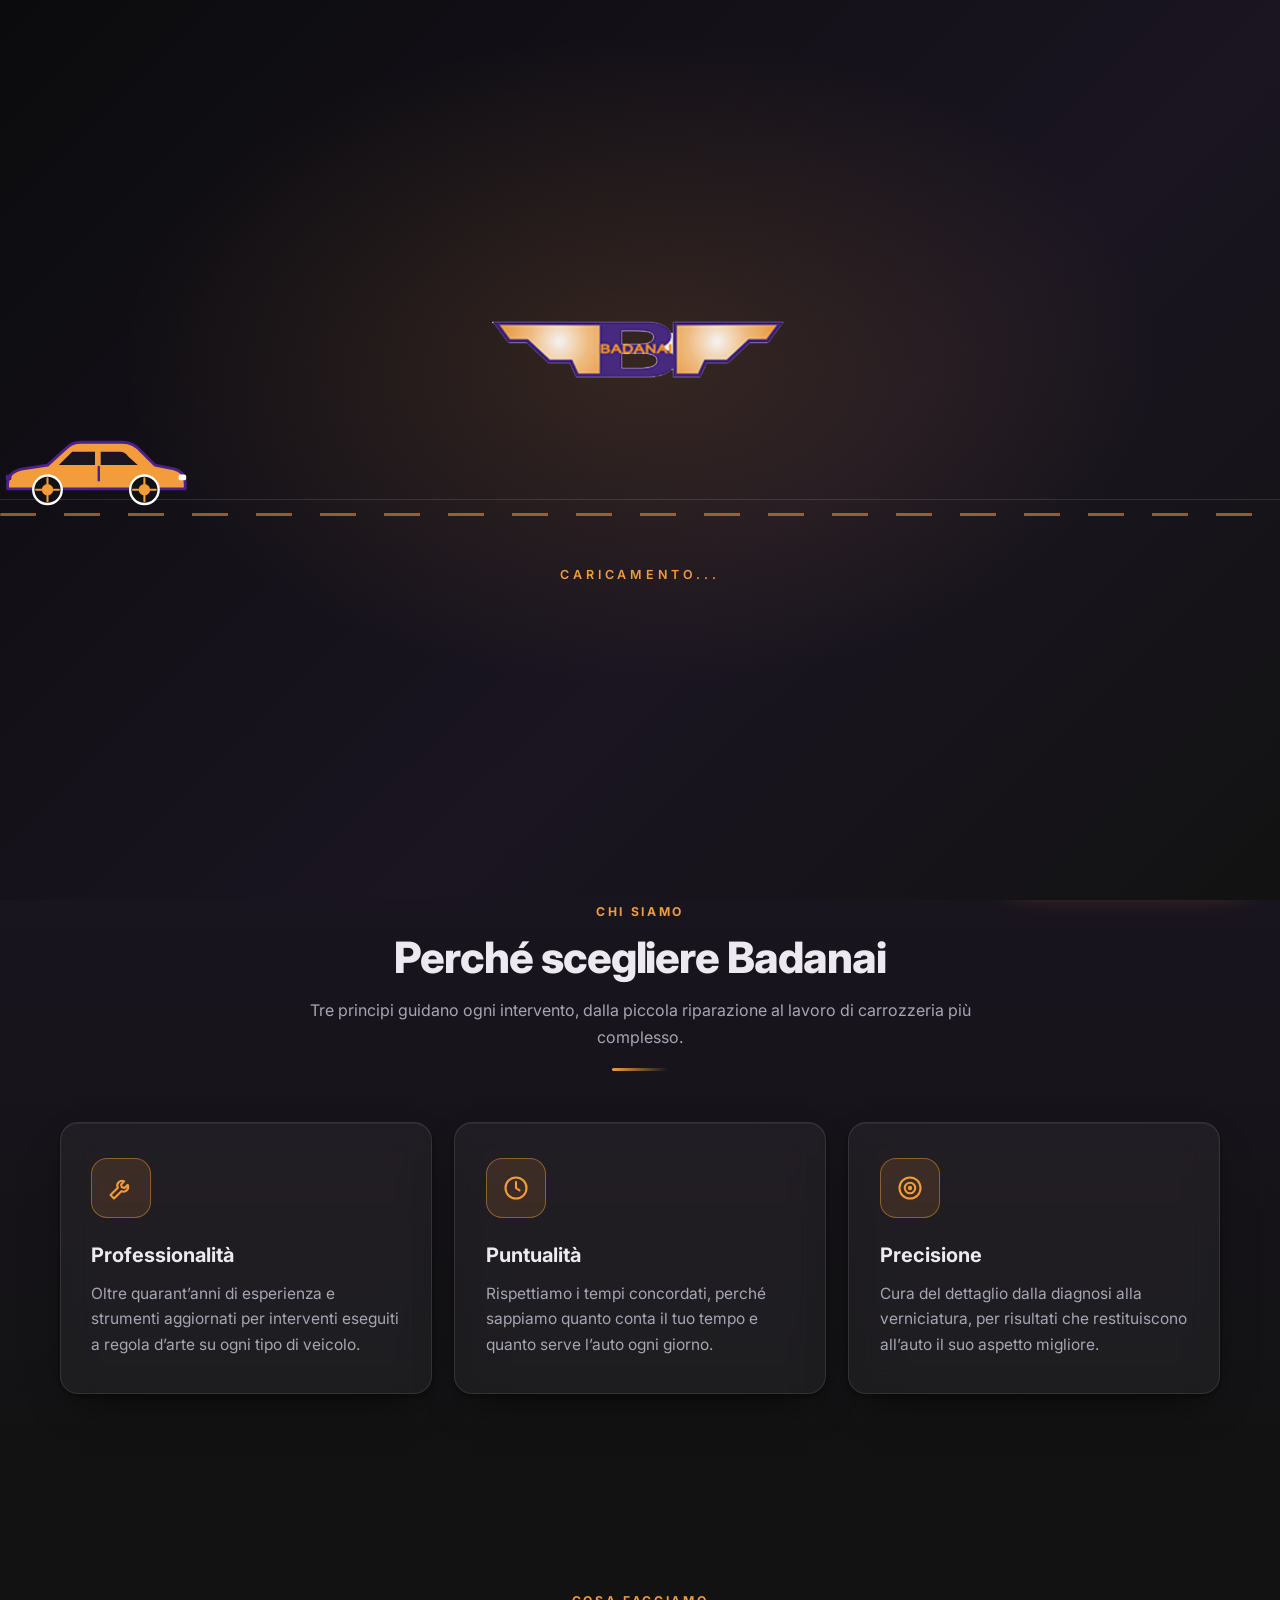
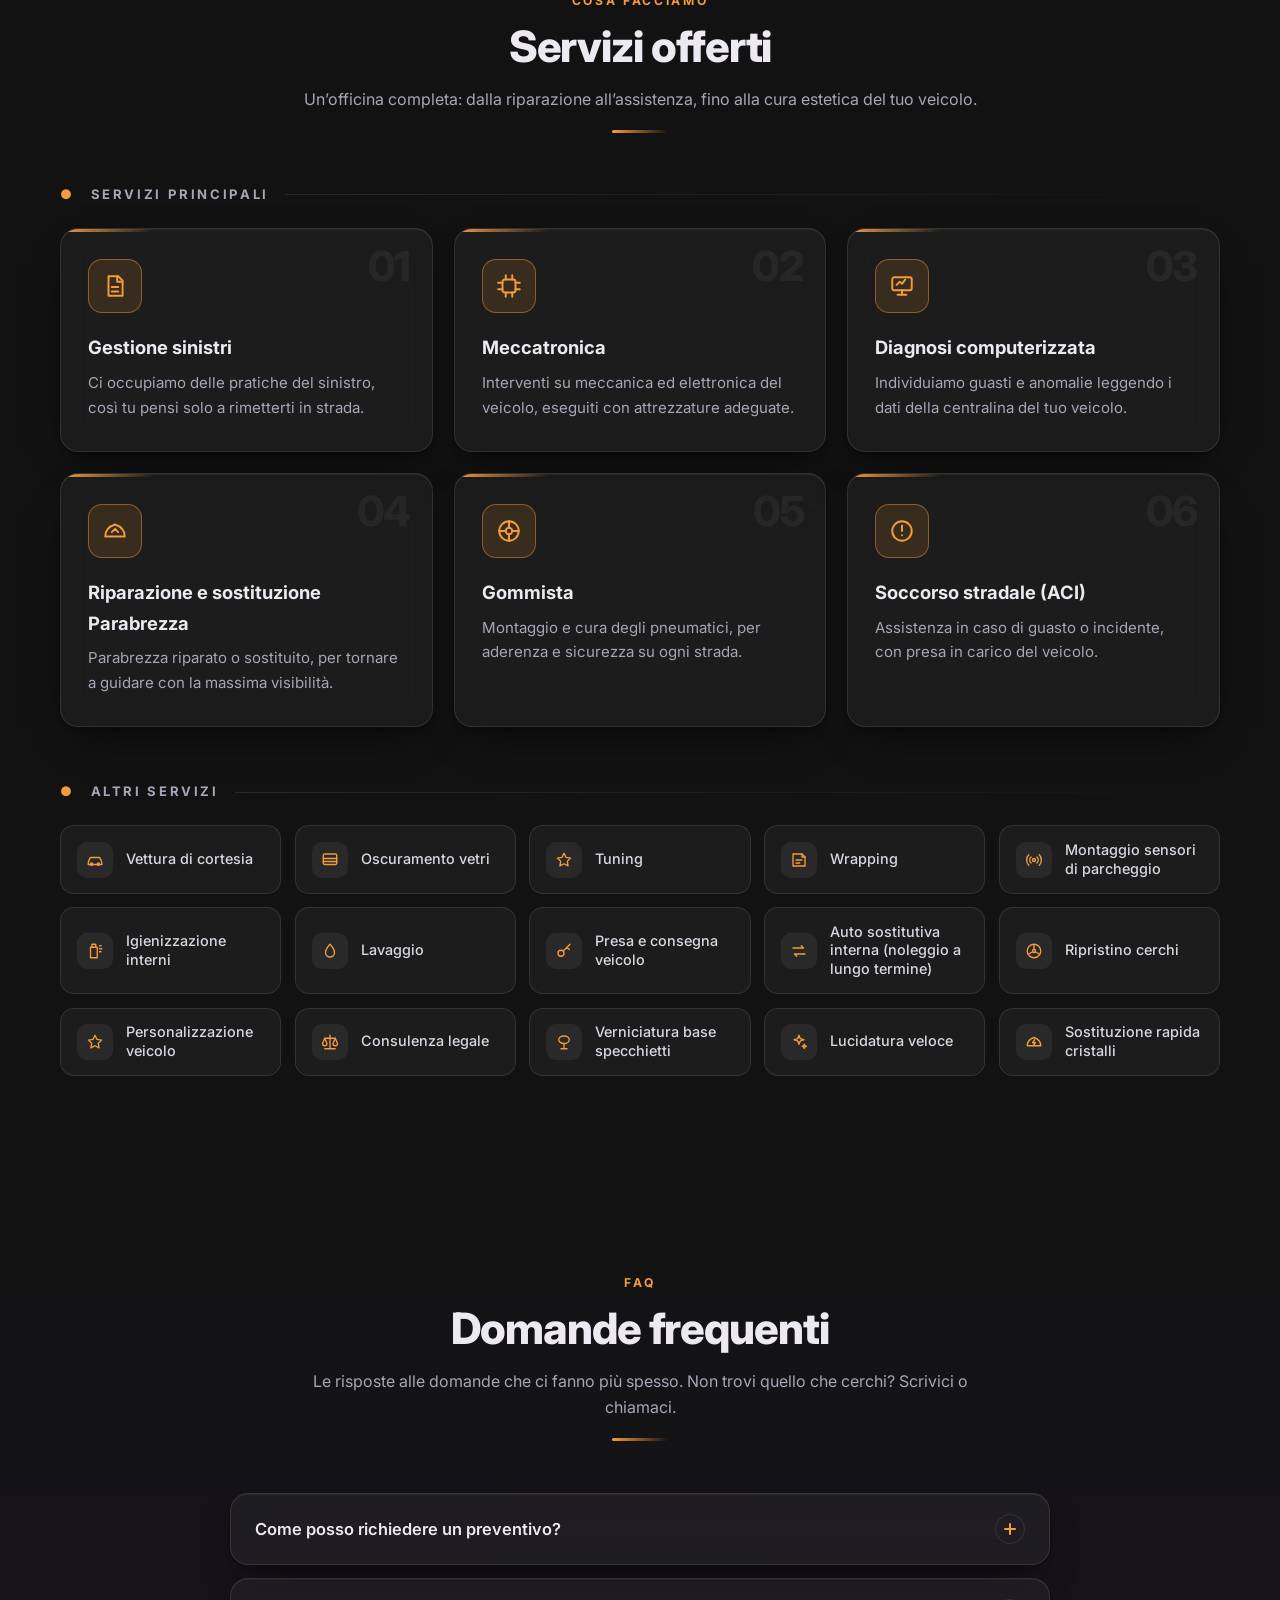
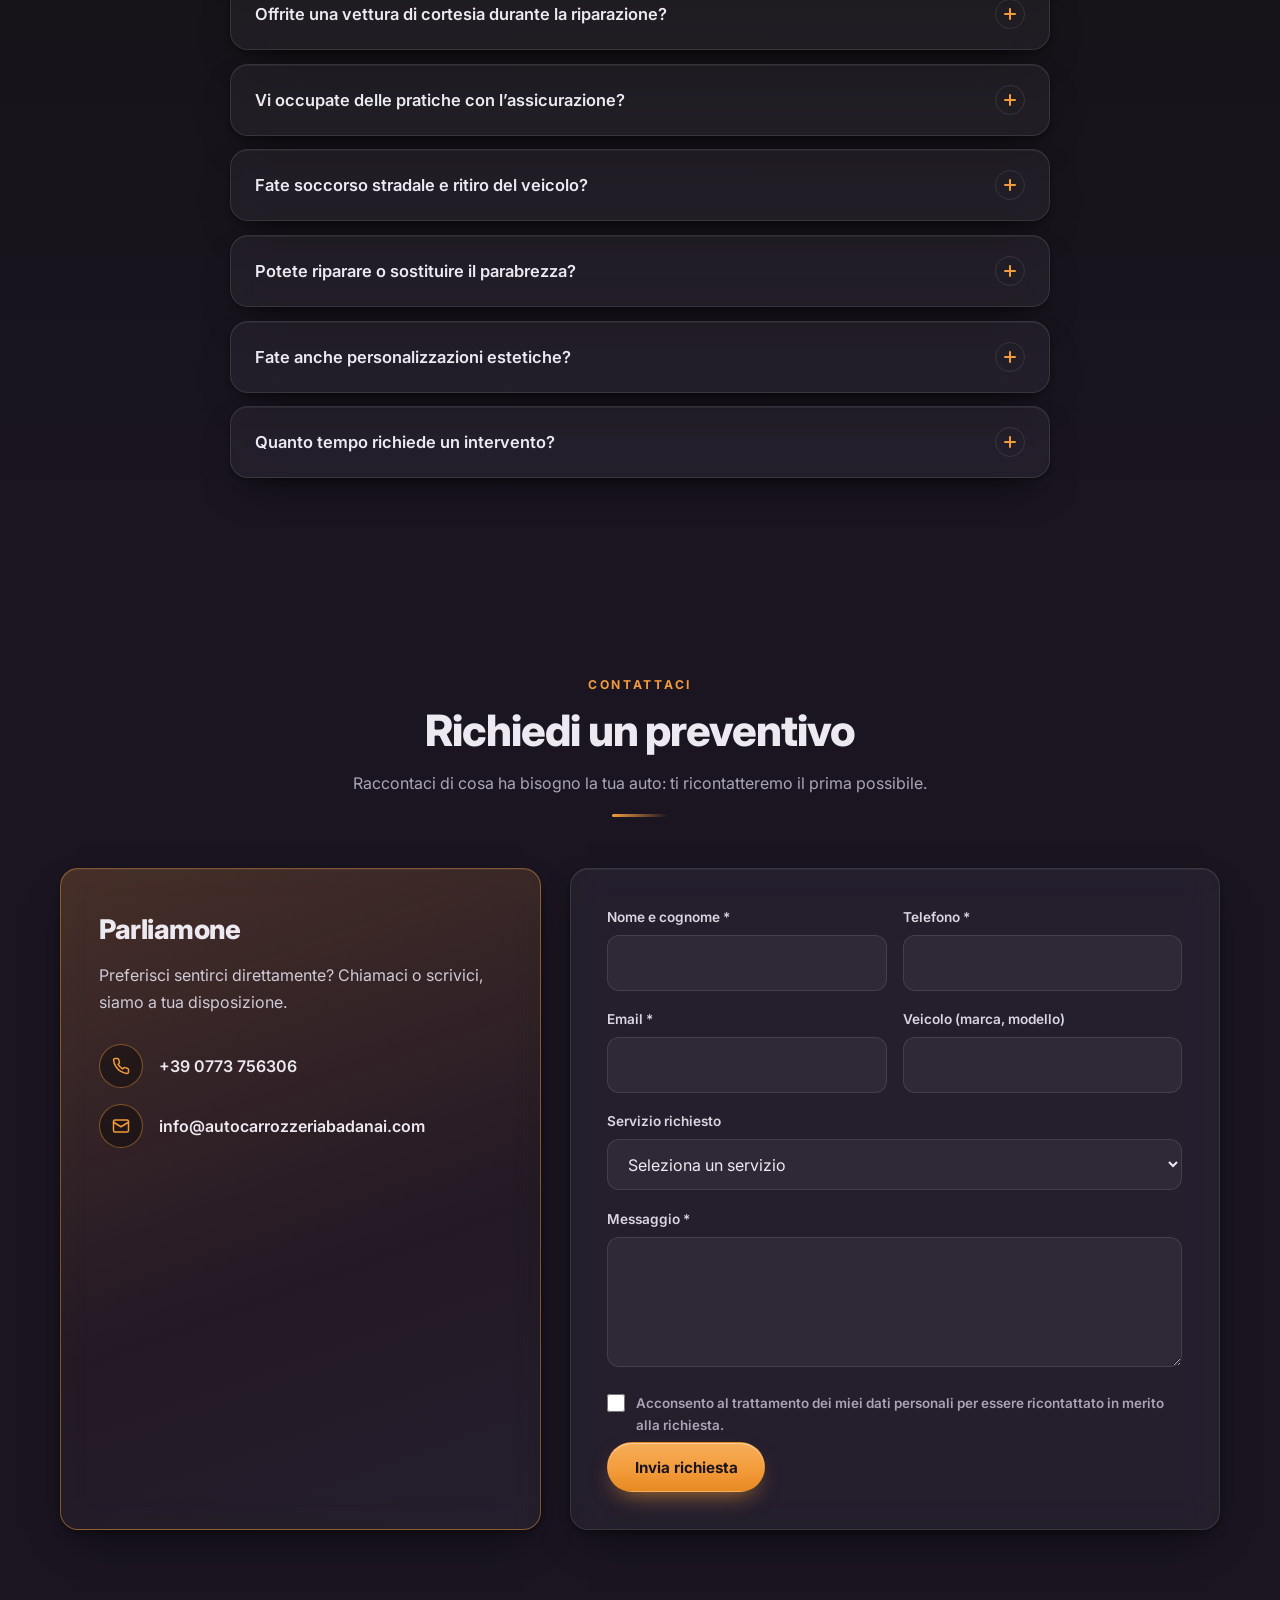
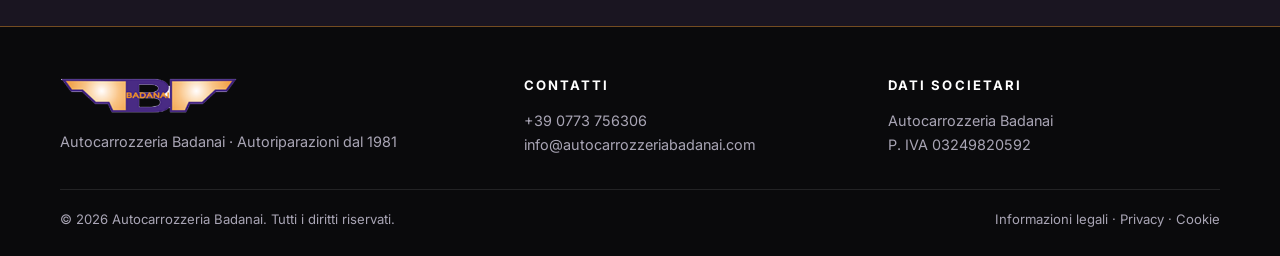
==== index.html @ 3cea4ff7 "Aggiunge sito Autocarrozzeria Badanai al posto dello zip Co-Authored-By: Claude Sonnet 5.5 <noreply@" ====
<!doctype html>
<html lang="it" class="loading">
<head>
<meta charset="utf-8">
<meta name="viewport" content="width=device-width, initial-scale=1">
<meta name="theme-color" content="#121212">
<title>Autocarrozzeria Badanai – Autoriparazioni dal 1981</title>
<meta name="description" content="Autocarrozzeria Badanai: carrozzeria, meccatronica, gommista, wrapping, tuning e molto altro. Professionalità, puntualità e precisione dal 1981.">
<link rel="preconnect" href="https://fonts.googleapis.com">
<link rel="preconnect" href="https://fonts.gstatic.com" crossorigin>
<link href="https://fonts.googleapis.com/css2?family=Inter:wght@400;500;600;700;800&display=swap" rel="stylesheet">
<style>
:root{
  --bg:#121212;
  --bg-2:#1A1521;
  --accent:#F39C3B;
  --accent-2:#e68a22;
  --accent-soft:rgba(243,156,59,.13);
  --glass:rgba(255,255,255,.045);
  --glass-hi:rgba(255,255,255,.075);
  --line:rgba(255,255,255,.10);
  --line-accent:rgba(243,156,59,.45);
  --text:#ECEAF0;
  --muted:#A9A5B5;
  --radius:18px;
  --shadow:0 1px 0 rgba(255,255,255,.06) inset,0 18px 40px -18px rgba(0,0,0,.7),0 2px 6px rgba(0,0,0,.35);
  --ease:cubic-bezier(.22,.8,.3,1);
}
*{box-sizing:border-box;margin:0;padding:0}
html{scroll-behavior:smooth;scroll-padding-top:92px}
html.loading,html.loading body{overflow:hidden}
body{font-family:'Inter',system-ui,-apple-system,Segoe UI,Roboto,sans-serif;background:var(--bg);color:var(--text);line-height:1.65;-webkit-font-smoothing:antialiased}
img,svg{display:block;max-width:100%}
a{color:inherit;text-decoration:none}
button{font-family:inherit}
:focus-visible{outline:2px solid var(--accent);outline-offset:3px;border-radius:6px}
.container{width:min(1160px,100% - 40px);margin-inline:auto}

/* Buttons */
.btn{position:relative;display:inline-flex;align-items:center;justify-content:center;gap:.55rem;padding:.9rem 1.65rem;border-radius:999px;font-weight:700;font-size:.95rem;border:1px solid transparent;cursor:pointer;
  background:linear-gradient(180deg,#f7ad5a,var(--accent) 55%,var(--accent-2));color:#1a1521;
  box-shadow:0 10px 24px -10px rgba(243,156,59,.75),0 1px 0 rgba(255,255,255,.4) inset;
  transition:transform .25s var(--ease),box-shadow .25s var(--ease),filter .25s}
.btn:hover{transform:translateY(-3px);box-shadow:0 16px 30px -10px rgba(243,156,59,.85),0 1px 0 rgba(255,255,255,.4) inset;filter:brightness(1.06)}
.btn:active{transform:translateY(-1px)}
.btn svg{width:18px;height:18px}
.btn.ghost{background:var(--glass);color:var(--text);border-color:var(--line);box-shadow:none;backdrop-filter:blur(10px)}
.btn.ghost:hover{border-color:var(--line-accent);color:var(--accent);background:var(--accent-soft)}

/* Top bar */
.topbar{background:#0b0b0d;border-bottom:1px solid var(--line);font-size:.83rem}
.topbar .container{display:flex;justify-content:space-between;align-items:center;gap:1.5rem;padding:.5rem 0;flex-wrap:wrap}
.topbar .tag{color:var(--muted)}
.topbar .links{display:flex;gap:1.6rem;flex-wrap:wrap}
.topbar a{display:inline-flex;align-items:center;gap:.5rem;color:#d6d3dc;transition:color .2s}
.topbar a:hover{color:var(--accent)}
.topbar svg{width:15px;height:15px;color:var(--accent)}

/* Nav */
header.nav{position:sticky;top:0;z-index:70;background:rgba(18,18,18,.55);backdrop-filter:blur(16px) saturate(140%);-webkit-backdrop-filter:blur(16px) saturate(140%);border-bottom:1px solid var(--line);transition:background .3s,border-color .3s,box-shadow .3s}
header.nav.scrolled{background:rgba(18,18,18,.88);border-bottom-color:var(--line-accent);box-shadow:0 12px 30px -18px #000}
.nav .container{display:flex;align-items:center;justify-content:space-between;height:74px}
.logo img{height:46px;width:auto;max-width:none}
.menu{display:flex;align-items:center;gap:.4rem;list-style:none}
.menu a{position:relative;display:block;padding:.5rem .95rem;font-weight:500;font-size:.94rem;color:#cfccd7;border-radius:999px;transition:color .2s,background .2s}
.menu a:hover{color:#fff;background:var(--glass-hi)}
.menu a.active{color:var(--accent);background:var(--accent-soft)}
.menu .cta-li{margin-left:.6rem}
.menu .cta-li a{padding:.6rem 1.2rem;color:#1a1521;font-weight:700;background:linear-gradient(180deg,#f7ad5a,var(--accent));box-shadow:0 8px 18px -10px rgba(243,156,59,.9)}
.menu .cta-li a:hover{color:#1a1521;background:linear-gradient(180deg,#fbb866,var(--accent));transform:translateY(-2px)}

.burger{display:none;position:relative;width:46px;height:46px;border-radius:12px;border:1px solid var(--line);background:var(--glass);cursor:pointer;color:var(--text);transition:border-color .2s,background .2s}
.burger:hover{border-color:var(--line-accent)}
.burger span{position:absolute;left:12px;right:12px;height:2px;border-radius:2px;background:currentColor;transition:transform .35s var(--ease),opacity .2s,top .35s var(--ease),background .2s}
.burger span:nth-child(1){top:15px}
.burger span:nth-child(2){top:22px}
.burger span:nth-child(3){top:29px}
.burger[aria-expanded="true"]{border-color:var(--line-accent);background:var(--accent-soft);color:var(--accent)}
.burger[aria-expanded="true"] span:nth-child(1){top:22px;transform:rotate(45deg)}
.burger[aria-expanded="true"] span:nth-child(2){opacity:0;transform:scaleX(.2)}
.burger[aria-expanded="true"] span:nth-child(3){top:22px;transform:rotate(-45deg)}

/* Hero */
.hero{position:relative;overflow:hidden;padding:5.5rem 0 5rem;
  background:
    radial-gradient(900px 520px at 88% 8%,rgba(243,156,59,.20),transparent 62%),
    radial-gradient(700px 520px at 6% 95%,rgba(110,70,190,.20),transparent 62%),
    linear-gradient(160deg,#0b0b0d 0%,var(--bg-2) 55%,var(--bg) 100%)}
.hero::before{content:"";position:absolute;inset:0;opacity:.5;pointer-events:none;
  background-image:linear-gradient(var(--line) 1px,transparent 1px),linear-gradient(90deg,var(--line) 1px,transparent 1px);
  background-size:64px 64px;
  -webkit-mask-image:radial-gradient(ellipse at 70% 30%,#000 0%,transparent 70%);mask-image:radial-gradient(ellipse at 70% 30%,#000 0%,transparent 70%)}
.hero .car{position:absolute;right:-5%;bottom:-3%;width:min(760px,75vw);opacity:.10;color:var(--accent);pointer-events:none}
.hero-grid{position:relative;display:grid;grid-template-columns:1.25fr .75fr;gap:2rem;align-items:center}
.glass{background:var(--glass);border:1px solid var(--line);border-radius:var(--radius);backdrop-filter:blur(14px) saturate(130%);-webkit-backdrop-filter:blur(14px) saturate(130%);box-shadow:var(--shadow)}
.hero-box{padding:2.8rem;border-left:3px solid var(--accent)}
.eyebrow{display:inline-flex;align-items:center;gap:.5rem;background:var(--accent-soft);border:1px solid var(--line-accent);color:var(--accent);font-weight:700;font-size:.74rem;letter-spacing:.16em;text-transform:uppercase;padding:.38rem .85rem;border-radius:999px;margin-bottom:1.3rem}
.eyebrow::before{content:"";width:7px;height:7px;border-radius:50%;background:var(--accent);box-shadow:0 0 0 4px rgba(243,156,59,.2)}
.hero-box h1{font-size:clamp(2.1rem,5vw,3.4rem);line-height:1.08;font-weight:800;letter-spacing:-.025em;margin-bottom:1.2rem}
.hero-box h1 span{background:linear-gradient(90deg,#fbc27c,var(--accent));-webkit-background-clip:text;background-clip:text;color:transparent}
.hero-box p{color:#c9c5d3;margin-bottom:1rem;font-size:1.03rem}
.hero-box p strong{color:#fff;font-weight:600}
.hero-actions{display:flex;flex-wrap:wrap;gap:.8rem;margin-top:1.8rem}
.facts{display:grid;gap:1rem}
.fact{padding:1.4rem 1.5rem;display:flex;align-items:center;gap:1.1rem;transition:transform .3s var(--ease),border-color .3s,background .3s}
.fact:hover{transform:translateY(-4px);border-color:var(--line-accent);background:var(--glass-hi)}
.fact b{font-size:2.1rem;line-height:1;font-weight:800;color:var(--accent);min-width:3.6rem;letter-spacing:-.03em}
.fact span{color:var(--muted);font-size:.92rem;line-height:1.35}

/* Sections */
section{padding:6rem 0}
.sec-head{text-align:center;max-width:680px;margin:0 auto 3.2rem}
.kicker{display:inline-block;color:var(--accent);font-weight:700;letter-spacing:.22em;font-size:.76rem;text-transform:uppercase}
.sec-head h2{font-size:clamp(1.8rem,4vw,2.7rem);font-weight:800;letter-spacing:-.025em;line-height:1.15;margin:.6rem 0 .9rem}
.sec-head p{color:var(--muted)}
.bar{width:56px;height:3px;background:linear-gradient(90deg,var(--accent),transparent);border-radius:4px;margin:1.1rem auto 0}

/* Values */
.values{background:linear-gradient(180deg,var(--bg-2),var(--bg))}
.grid3{display:grid;grid-template-columns:repeat(3,1fr);gap:1.4rem}
.value{padding:2.2rem 1.9rem;transition:transform .35s var(--ease),border-color .3s,background .3s,box-shadow .3s}
.value:hover{transform:translateY(-8px);border-color:var(--line-accent);background:var(--glass-hi);box-shadow:var(--shadow),0 24px 50px -24px rgba(243,156,59,.45)}
.icon-wrap{width:60px;height:60px;border-radius:16px;margin-bottom:1.3rem;background:var(--accent-soft);border:1px solid var(--line-accent);display:grid;place-items:center;color:var(--accent);transition:transform .35s var(--ease),background .3s,color .3s}
.value:hover .icon-wrap{transform:rotate(-6deg) scale(1.06);background:var(--accent);color:#1a1521}
.icon-wrap svg{width:28px;height:28px}
.value h3{font-size:1.25rem;margin-bottom:.55rem}
.value p{color:var(--muted);font-size:.97rem}

/* Services */
.sub-title{display:flex;align-items:center;gap:1rem;margin:0 0 1.4rem;font-size:.82rem;letter-spacing:.2em;text-transform:uppercase;font-weight:700;color:var(--muted)}
.sub-title::after{content:"";flex:1;height:1px;background:linear-gradient(90deg,var(--line),transparent)}
.sub-title em{font-style:normal;color:var(--accent)}
.featured{display:grid;grid-template-columns:repeat(3,1fr);gap:1.3rem;margin-bottom:3.4rem}
.feat{position:relative;padding:1.9rem 1.7rem;overflow:hidden;transition:transform .35s var(--ease),border-color .3s,background .3s,box-shadow .3s}
.feat::before{content:"";position:absolute;inset:0 0 auto 0;height:3px;background:linear-gradient(90deg,var(--accent),transparent);transform:scaleX(.25);transform-origin:left;transition:transform .5s var(--ease)}
.feat:hover{transform:translateY(-8px);border-color:var(--line-accent);background:var(--glass-hi);box-shadow:var(--shadow),0 26px 50px -26px rgba(243,156,59,.5)}
.feat:hover::before{transform:scaleX(1)}
.feat .num{position:absolute;top:1.1rem;right:1.4rem;font-weight:800;font-size:2.6rem;line-height:1;color:rgba(255,255,255,.05);letter-spacing:-.04em}
.feat .ic{width:54px;height:54px;border-radius:14px;margin-bottom:1.2rem;background:var(--accent-soft);border:1px solid var(--line-accent);color:var(--accent);display:grid;place-items:center;transition:background .3s,color .3s,transform .35s var(--ease)}
.feat:hover .ic{background:var(--accent);color:#1a1521;transform:scale(1.07)}
.feat .ic svg{width:26px;height:26px}
.feat h3{font-size:1.15rem;margin-bottom:.5rem}
.feat p{color:var(--muted);font-size:.94rem}
.others{display:grid;grid-template-columns:repeat(5,1fr);gap:.85rem}
.badge{display:flex;align-items:center;gap:.8rem;padding:.9rem 1rem;border-radius:14px;background:var(--glass);border:1px solid var(--line);font-weight:500;font-size:.9rem;line-height:1.3;color:#d9d6e0;transition:transform .25s var(--ease),border-color .25s,background .25s,color .25s}
.badge:hover{transform:translateY(-4px);border-color:var(--line-accent);background:var(--accent-soft);color:#fff}
.badge .bi{flex:none;width:36px;height:36px;border-radius:10px;display:grid;place-items:center;background:rgba(255,255,255,.06);color:var(--accent);transition:background .25s,color .25s}
.badge:hover .bi{background:var(--accent);color:#1a1521}
.badge .bi svg{width:18px;height:18px}

/* FAQ */
.faq{background:linear-gradient(180deg,var(--bg),var(--bg-2))}
.faq-wrap{max-width:820px;margin-inline:auto;display:grid;gap:.85rem}
.qa{overflow:hidden;transition:border-color .3s,background .3s}
.qa.open{border-color:var(--line-accent);background:var(--glass-hi)}
.qa button{width:100%;display:flex;align-items:center;justify-content:space-between;gap:1rem;text-align:left;background:none;border:0;color:var(--text);cursor:pointer;padding:1.25rem 1.5rem;font-size:1.03rem;font-weight:600;transition:color .2s}
.qa button:hover{color:var(--accent)}
.qa .plus{flex:none;position:relative;width:30px;height:30px;border-radius:50%;border:1px solid var(--line);transition:background .3s,border-color .3s,transform .4s var(--ease)}
.qa .plus::before,.qa .plus::after{content:"";position:absolute;left:50%;top:50%;width:12px;height:2px;border-radius:2px;background:var(--accent);transform:translate(-50%,-50%);transition:transform .4s var(--ease),background .3s}
.qa .plus::after{transform:translate(-50%,-50%) rotate(90deg)}
.qa.open .plus{background:var(--accent);border-color:var(--accent);transform:rotate(180deg)}
.qa.open .plus::before,.qa.open .plus::after{background:#1a1521}
.qa.open .plus::after{transform:translate(-50%,-50%) rotate(0)}
.qa .ans{display:grid;grid-template-rows:0fr;transition:grid-template-rows .4s var(--ease)}
.qa.open .ans{grid-template-rows:1fr}
.qa .ans>div{overflow:hidden}
.qa .ans p{padding:0 1.5rem 1.4rem;color:var(--muted);font-size:.97rem}
.qa .ans a{color:var(--accent);font-weight:600}
.qa .ans a:hover{text-decoration:underline}

/* Contact */
.contact{background:var(--bg-2)}
.contact-wrap{display:grid;grid-template-columns:.85fr 1.15fr;gap:1.8rem;align-items:stretch}
.info-box{padding:2.4rem;position:relative;overflow:hidden;border-color:var(--line-accent);
  background:linear-gradient(160deg,rgba(243,156,59,.20),rgba(243,156,59,.04) 60%,var(--glass))}
.info-box h3{font-size:1.7rem;font-weight:800;letter-spacing:-.02em;margin-bottom:.6rem}
.info-box p{color:#cfcad8;margin-bottom:1.8rem}
.info-row{display:flex;gap:.95rem;align-items:center;margin-bottom:1rem;font-weight:600;word-break:break-word}
.info-row .ib{width:44px;height:44px;border-radius:50%;flex:none;display:grid;place-items:center;background:rgba(0,0,0,.35);border:1px solid var(--line-accent);color:var(--accent);transition:background .25s,color .25s}
.info-row:hover .ib{background:var(--accent);color:#1a1521}
.info-row svg{width:18px;height:18px}
.info-row a:hover{color:var(--accent)}
form.glass{padding:2.3rem}
.row2{display:grid;grid-template-columns:1fr 1fr;gap:1rem}
.field{margin-bottom:1.1rem}
label{display:block;font-weight:600;font-size:.85rem;margin-bottom:.4rem;color:#d9d6e0}
input,select,textarea{width:100%;padding:.85rem 1rem;border:1px solid var(--line);border-radius:12px;font:inherit;background:rgba(255,255,255,.05);color:var(--text);transition:border-color .2s,box-shadow .2s,background .2s}
input::placeholder,textarea::placeholder{color:#7d788a}
input:hover,select:hover,textarea:hover{border-color:rgba(255,255,255,.22)}
input:focus,select:focus,textarea:focus{outline:none;border-color:var(--accent);box-shadow:0 0 0 4px rgba(243,156,59,.22);background:rgba(255,255,255,.08)}
select option{background:#1A1521;color:#fff}
textarea{min-height:130px;resize:vertical}
.check{display:flex;gap:.65rem;align-items:flex-start;font-size:.84rem;color:var(--muted);margin:.4rem 0 1.4rem;cursor:pointer}
.check input{width:18px;height:18px;margin-top:.15rem;accent-color:var(--accent);flex:none}
.err{color:#ff8a7a;font-size:.8rem;margin-top:.3rem;display:none}
.field.bad input,.field.bad select,.field.bad textarea{border-color:#ff8a7a}
.field.bad .err{display:block}
.ok{display:none;margin-top:1rem;padding:1rem 1.1rem;border-radius:12px;background:rgba(80,200,120,.12);border:1px solid rgba(80,200,120,.4);color:#a8e8c0;font-weight:600;font-size:.92rem}

/* Footer */
footer{background:#0a0a0c;border-top:1px solid var(--line-accent);padding:3rem 0 1.6rem;color:var(--muted);font-size:.9rem}
.foot{display:grid;grid-template-columns:1.3fr 1fr 1fr;gap:2rem;margin-bottom:2rem}
.foot h4{color:#fff;font-size:.82rem;letter-spacing:.16em;text-transform:uppercase;margin-bottom:.8rem}
.foot a{transition:color .2s}
.foot a:hover{color:var(--accent)}
.legal{border-top:1px solid var(--line);padding-top:1.2rem;display:flex;justify-content:space-between;flex-wrap:wrap;gap:.6rem;font-size:.82rem}

/* Quick contact bar */
.quickbar{position:fixed;z-index:60;right:22px;bottom:22px;display:flex;gap:.6rem}
.qb{display:inline-flex;align-items:center;justify-content:center;gap:.6rem;font-weight:700;font-size:.92rem;color:#1a1521;border-radius:999px;transition:transform .25s var(--ease),box-shadow .25s,filter .25s}
.qb svg{width:20px;height:20px;flex:none}
.qb.call{position:relative;padding:.95rem 1.4rem;background:linear-gradient(180deg,#f7ad5a,var(--accent) 60%,var(--accent-2));box-shadow:0 14px 30px -10px rgba(243,156,59,.8),0 1px 0 rgba(255,255,255,.4) inset}
.qb.call::after{content:"";position:absolute;inset:0;border-radius:inherit;border:2px solid var(--accent);animation:ring 2.4s ease-out infinite;pointer-events:none}
.qb.call:hover{transform:translateY(-3px);filter:brightness(1.07)}
.qb.mail,.qb.quote{display:none}
@keyframes ring{0%{opacity:.8;transform:scale(1)}100%{opacity:0;transform:scale(1.28,1.7)}}

/* Reveal */
.rv{opacity:0;transform:translateY(22px);transition:opacity .7s var(--ease),transform .7s var(--ease);transition-delay:var(--d,0s)}
.rv.in{opacity:1;transform:none}

/* Responsive */
@media (max-width:1060px){
  .others{grid-template-columns:repeat(3,1fr)}
  .featured{grid-template-columns:repeat(2,1fr)}
}
@media (max-width:900px){
  .hero-grid{grid-template-columns:1fr}
  .facts{grid-template-columns:repeat(3,1fr)}
  .fact{flex-direction:column;align-items:flex-start;gap:.5rem;padding:1.2rem}
  .contact-wrap{grid-template-columns:1fr}
  .foot{grid-template-columns:1fr 1fr}
}
@media (max-width:820px){
  .topbar .tag{display:none}
  .topbar .container{justify-content:center}
  .burger{display:block}
  .menu{position:fixed;top:0;left:0;right:0;z-index:-1;flex-direction:column;align-items:stretch;gap:.3rem;padding:calc(74px + 1rem) 20px 1.4rem;
    background:rgba(18,18,18,.99);backdrop-filter:blur(18px);border-bottom:1px solid var(--line-accent);box-shadow:0 30px 60px -20px #000;
    opacity:0;visibility:hidden;transform:translateY(-14px);transition:opacity .3s,transform .4s var(--ease),visibility .3s}
  .menu.open{opacity:1;visibility:visible;transform:none}
  .menu li{opacity:0;transform:translateY(-8px);transition:opacity .3s,transform .4s var(--ease)}
  .menu.open li{opacity:1;transform:none}
  .menu.open li:nth-child(1){transition-delay:.05s}.menu.open li:nth-child(2){transition-delay:.1s}.menu.open li:nth-child(3){transition-delay:.15s}.menu.open li:nth-child(4){transition-delay:.2s}.menu.open li:nth-child(5){transition-delay:.25s}.menu.open li:nth-child(6){transition-delay:.3s}
  .menu a{padding:.95rem 1rem;font-size:1.02rem;border-radius:12px}
  .menu .cta-li{margin:.6rem 0 0}
  .menu .cta-li a{text-align:center;padding:1rem}
  body{padding-bottom:78px}
  .quickbar{left:0;right:0;bottom:0;gap:0;padding:.6rem .7rem calc(.6rem + env(safe-area-inset-bottom));
    background:rgba(18,18,18,.82);backdrop-filter:blur(16px);-webkit-backdrop-filter:blur(16px);border-top:1px solid var(--line-accent)}
  .qb{flex:1;border-radius:12px;padding:.8rem .4rem;font-size:.85rem;flex-direction:column;gap:.2rem}
  .qb.call{padding:.8rem .4rem;box-shadow:none;margin-right:.5rem}
  .qb.call::after{display:none}
  .qb.mail,.qb.quote{display:inline-flex;background:var(--glass-hi);color:var(--text);border:1px solid var(--line);margin-right:.5rem}
  .qb.quote{margin-right:0;border-color:var(--line-accent);color:var(--accent)}
  .qb .full{display:none}
}
@media (max-width:760px){
  section{padding:4.2rem 0}
  .hero{padding:3.5rem 0}
  .grid3{grid-template-columns:1fr}
  .hero-box{padding:1.8rem}
  .row2{grid-template-columns:1fr}
  .facts{grid-template-columns:1fr}
  .fact{flex-direction:row;align-items:center}
  .others{grid-template-columns:repeat(2,1fr)}
  .featured{grid-template-columns:1fr}
  form.glass,.info-box{padding:1.6rem}
}
@media (max-width:420px){
  .logo img{height:38px}
  .others{grid-template-columns:1fr}
  .foot{grid-template-columns:1fr}
}
@media (prefers-reduced-motion:reduce){
  *{transition:none!important;scroll-behavior:auto!important}
  .rv{opacity:1;transform:none}
  .qb.call::after{animation:none}
}

/* Preloader */
#preloader{position:fixed;inset:0;z-index:9999;display:flex;flex-direction:column;align-items:center;justify-content:center;gap:2.2rem;overflow:hidden;
  background:radial-gradient(800px 500px at 50% 40%,rgba(243,156,59,.14),transparent 65%),linear-gradient(135deg,#0b0b0d 0%,#1a1521 60%,#121212 100%);
  transition:opacity .55s ease,visibility .55s ease}
#preloader.done{opacity:0;visibility:hidden;pointer-events:none}
#preloader .pl-logo{width:min(300px,62vw);height:auto;opacity:.95}
.pl-road{position:relative;width:100%;height:110px}
.pl-road::after{content:"";position:absolute;left:0;right:0;bottom:14px;height:3px;border-radius:3px;
  background:repeating-linear-gradient(90deg,rgba(243,156,59,.55) 0 36px,transparent 36px 64px);
  animation:roadmove .5s linear infinite}
.pl-road::before{content:"";position:absolute;left:0;right:0;bottom:30px;height:1px;background:rgba(255,255,255,.12)}
.pl-car{position:absolute;left:0;bottom:21px;width:190px;animation:drive 5s linear infinite;will-change:transform}
.pl-car svg{width:100%;height:auto;overflow:visible}
.pl-car .bounce{animation:bump .28s ease-in-out infinite alternate}
.pl-car .wheel{transform-box:fill-box;transform-origin:center;animation:spin .45s linear infinite}
.pl-car .speed{animation:speed .35s linear infinite}
.pl-text{font-weight:600;letter-spacing:.32em;font-size:.78rem;color:var(--accent);text-transform:uppercase}
.pl-text i{font-style:normal;animation:blink 1.2s infinite}
.pl-text i:nth-child(2){animation-delay:.2s}.pl-text i:nth-child(3){animation-delay:.4s}
@keyframes drive{from{transform:translateX(-230px)}to{transform:translateX(100vw)}}
@keyframes roadmove{to{background-position:-64px 0}}
@keyframes spin{to{transform:rotate(360deg)}}
@keyframes bump{from{transform:translateY(0)}to{transform:translateY(-2px)}}
@keyframes speed{0%{opacity:0;transform:translateX(8px)}50%{opacity:1}100%{opacity:0;transform:translateX(-14px)}}
@keyframes blink{0%,100%{opacity:.2}50%{opacity:1}}
@media (prefers-reduced-motion:reduce){
  .pl-car{animation:none;left:50%;transform:translateX(-50%)}
  .pl-car .wheel,.pl-car .bounce,.pl-car .speed,.pl-road::after{animation:none!important}
}
</style>
</head>
<body>

<!-- Preloader -->
<div id="preloader" role="status" aria-live="polite" aria-label="Caricamento in corso">
  <img class="pl-logo" src="logo-badanai.png" alt="Badanai Autocarrozzeria" width="1200" height="280">
  <div class="pl-road">
    <div class="pl-car">
      <svg viewBox="0 0 200 84" aria-hidden="true">
        <g class="speed" stroke="#F39C3B" stroke-width="3" stroke-linecap="round" opacity=".8">
          <path d="M-6 30h-26"/><path d="M-2 44h-34"/><path d="M-8 58h-20"/>
        </g>
        <g class="bounce">
          <path d="M8 58c0-9 6-14 16-16l26-4 20-18c4-4 9-6 15-6h44c8 0 15 4 20 10l14 14 20 4c8 2 12 7 12 15v6H8z" fill="#F39C3B" stroke="#4B1F8F" stroke-width="3" stroke-linejoin="round"/>
          <path d="M76 24h24v14H62z" fill="#1a1521"/>
          <path d="M106 24h20c4 0 7 2 9 5l10 9h-39z" fill="#1a1521"/>
          <rect x="188" y="48" width="8" height="6" rx="2" fill="#fff"/>
          <rect x="6" y="48" width="6" height="6" rx="2" fill="#4B1F8F"/>
          <path d="M104 40v14" stroke="#4B1F8F" stroke-width="2.5" stroke-linecap="round"/>
          <g>
            <circle cx="50" cy="64" r="15" fill="#121212" stroke="#fff" stroke-width="2.5"/>
            <g class="wheel"><circle cx="50" cy="64" r="6" fill="#F39C3B"/><path d="M50 52v24M38 64h24" stroke="#F39C3B" stroke-width="2.2" stroke-linecap="round"/></g>
            <circle cx="152" cy="64" r="15" fill="#121212" stroke="#fff" stroke-width="2.5"/>
            <g class="wheel"><circle cx="152" cy="64" r="6" fill="#F39C3B"/><path d="M152 52v24M140 64h24" stroke="#F39C3B" stroke-width="2.2" stroke-linecap="round"/></g>
          </g>
        </g>
      </svg>
    </div>
  </div>
  <div class="pl-text">Caricamento<i>.</i><i>.</i><i>.</i></div>
</div>
<noscript><style>#preloader{display:none!important}html.loading,html.loading body{overflow:auto!important}.rv{opacity:1!important;transform:none!important}</style></noscript>

<!-- Top bar -->
<div class="topbar">
  <div class="container">
    <span class="tag">Autoriparazioni dal 1981</span>
    <div class="links">
      <a href="tel:+390773756306"><svg viewBox="0 0 24 24" fill="none" stroke="currentColor" stroke-width="2" stroke-linecap="round" stroke-linejoin="round"><path d="M22 16.9v3a2 2 0 0 1-2.2 2 19.8 19.8 0 0 1-8.6-3.1 19.5 19.5 0 0 1-6-6A19.8 19.8 0 0 1 2.1 4.2 2 2 0 0 1 4.1 2h3a2 2 0 0 1 2 1.7c.1 1 .4 1.9.7 2.8a2 2 0 0 1-.5 2.1L8.1 9.9a16 16 0 0 0 6 6l1.3-1.3a2 2 0 0 1 2.1-.4c.9.3 1.8.6 2.8.7a2 2 0 0 1 1.7 2z"/></svg>+39 0773 756306</a>
      <a href="mailto:info@autocarrozzeriabadanai.com"><svg viewBox="0 0 24 24" fill="none" stroke="currentColor" stroke-width="2" stroke-linecap="round" stroke-linejoin="round"><rect x="2" y="4" width="20" height="16" rx="2"/><path d="m22 7-10 6L2 7"/></svg>info@autocarrozzeriabadanai.com</a>
    </div>
  </div>
</div>

<!-- Navigation -->
<header class="nav" id="nav">
  <div class="container">
    <a href="#home" class="logo" aria-label="Badanai – Home">
      <img src="logo-badanai.png" alt="Badanai Autocarrozzeria" width="1200" height="280">
    </a>
    <button class="burger" id="burger" aria-label="Apri il menu" aria-expanded="false" aria-controls="menu"><span></span><span></span><span></span></button>
    <ul class="menu" id="menu">
      <li><a href="#home" class="active">Home</a></li>
      <li><a href="#chi-siamo">Chi Siamo</a></li>
      <li><a href="#servizi">Servizi</a></li>
      <li><a href="#faq">FAQ</a></li>
      <li><a href="#contatti">Contatti</a></li>
      <li class="cta-li"><a href="#contatti">Preventivo</a></li>
    </ul>
  </div>
</header>

<main>
<!-- Hero -->
<section class="hero" id="home">
  <svg class="car" viewBox="0 0 640 260" fill="none" stroke="currentColor" stroke-width="3" stroke-linecap="round" stroke-linejoin="round" aria-hidden="true">
    <path d="M30 190c0-18 8-30 26-36l62-20 62-52c10-8 22-12 36-12h130c18 0 32 6 44 18l58 48 78 16c14 4 24 16 24 32v16H30z"/>
    <path d="M200 84h110v52H150zM330 84h42c8 0 14 3 20 8l40 44H330z"/>
    <circle cx="150" cy="200" r="34"/><circle cx="150" cy="200" r="14"/>
    <circle cx="500" cy="200" r="34"/><circle cx="500" cy="200" r="14"/>
  </svg>
  <div class="container hero-grid">
    <div class="glass hero-box rv">
      <span class="eyebrow">Dal 1981</span>
      <h1>Autocarrozzeria <span>BADANAI</span></h1>
      <p>Siamo presenti sul mercato dal <strong>1981</strong> e da allora ci prendiamo cura della tua auto con competenza e passione, nel segno dell’autoriparazione di qualità.</p>
      <p>Oggi il <strong>ricambio generazionale</strong> ha portato in officina nuove idee e <strong>innovazione</strong>, senza perdere i valori che ci hanno sempre contraddistinto: <strong>cortesia e puntualità</strong> verso ogni cliente.</p>
      <div class="hero-actions">
        <a class="btn" href="#contatti">Richiedi un preventivo</a>
        <a class="btn ghost" href="tel:+390773756306"><svg viewBox="0 0 24 24" fill="none" stroke="currentColor" stroke-width="2" stroke-linecap="round" stroke-linejoin="round"><path d="M22 16.9v3a2 2 0 0 1-2.2 2 19.8 19.8 0 0 1-8.6-3.1 19.5 19.5 0 0 1-6-6A19.8 19.8 0 0 1 2.1 4.2 2 2 0 0 1 4.1 2h3a2 2 0 0 1 2 1.7c.1 1 .4 1.9.7 2.8a2 2 0 0 1-.5 2.1L8.1 9.9a16 16 0 0 0 6 6l1.3-1.3a2 2 0 0 1 2.1-.4c.9.3 1.8.6 2.8.7a2 2 0 0 1 1.7 2z"/></svg>+39 0773 756306</a>
      </div>
    </div>
    <div class="facts">
      <div class="glass fact rv" style="--d:.12s"><b>1981</b><span>Anno di fondazione dell’officina</span></div>
      <div class="glass fact rv" style="--d:.22s"><b>45+</b><span>Anni di esperienza nell’autoriparazione</span></div>
      <div class="glass fact rv" style="--d:.32s"><b>21</b><span>Servizi per la cura del tuo veicolo</span></div>
    </div>
  </div>
</section>

<!-- Values -->
<section class="values" id="chi-siamo">
  <div class="container">
    <div class="sec-head rv">
      <span class="kicker">Chi siamo</span>
      <h2>Perché scegliere Badanai</h2>
      <p>Tre principi guidano ogni intervento, dalla piccola riparazione al lavoro di carrozzeria più complesso.</p>
      <div class="bar"></div>
    </div>
    <div class="grid3">
      <article class="glass value rv">
        <div class="icon-wrap"><svg viewBox="0 0 24 24" fill="none" stroke="currentColor" stroke-width="1.8" stroke-linecap="round" stroke-linejoin="round"><path d="M14.7 6.3a4 4 0 0 0-5.4 5.4L3 18l3 3 6.3-6.3a4 4 0 0 0 5.4-5.4l-2.6 2.6-2.4-.6-.6-2.4z"/></svg></div>
        <h3>Professionalità</h3>
        <p>Oltre quarant’anni di esperienza e strumenti aggiornati per interventi eseguiti a regola d’arte su ogni tipo di veicolo.</p>
      </article>
      <article class="glass value rv" style="--d:.1s">
        <div class="icon-wrap"><svg viewBox="0 0 24 24" fill="none" stroke="currentColor" stroke-width="1.8" stroke-linecap="round" stroke-linejoin="round"><circle cx="12" cy="12" r="9"/><path d="M12 7v5l3 2"/></svg></div>
        <h3>Puntualità</h3>
        <p>Rispettiamo i tempi concordati, perché sappiamo quanto conta il tuo tempo e quanto serve l’auto ogni giorno.</p>
      </article>
      <article class="glass value rv" style="--d:.2s">
        <div class="icon-wrap"><svg viewBox="0 0 24 24" fill="none" stroke="currentColor" stroke-width="1.8" stroke-linecap="round" stroke-linejoin="round"><circle cx="12" cy="12" r="9"/><circle cx="12" cy="12" r="4.5"/><circle cx="12" cy="12" r="1"/></svg></div>
        <h3>Precisione</h3>
        <p>Cura del dettaglio dalla diagnosi alla verniciatura, per risultati che restituiscono all’auto il suo aspetto migliore.</p>
      </article>
    </div>
  </div>
</section>

<!-- Services -->
<section id="servizi">
  <div class="container">
    <div class="sec-head rv">
      <span class="kicker">Cosa facciamo</span>
      <h2>Servizi offerti</h2>
      <p>Un’officina completa: dalla riparazione all’assistenza, fino alla cura estetica del tuo veicolo.</p>
      <div class="bar"></div>
    </div>

    <h3 class="sub-title rv"><em>●</em> Servizi principali</h3>
    <div class="featured" id="featured"></div>

    <h3 class="sub-title rv"><em>●</em> Altri servizi</h3>
    <div class="others" id="others"></div>
  </div>
</section>

<!-- FAQ -->
<section class="faq" id="faq">
  <div class="container">
    <div class="sec-head rv">
      <span class="kicker">FAQ</span>
      <h2>Domande frequenti</h2>
      <p>Le risposte alle domande che ci fanno più spesso. Non trovi quello che cerchi? Scrivici o chiamaci.</p>
      <div class="bar"></div>
    </div>
    <div class="faq-wrap" id="faqList"></div>
  </div>
</section>

<!-- Contact -->
<section class="contact" id="contatti">
  <div class="container">
    <div class="sec-head rv">
      <span class="kicker">Contattaci</span>
      <h2>Richiedi un preventivo</h2>
      <p>Raccontaci di cosa ha bisogno la tua auto: ti ricontatteremo il prima possibile.</p>
      <div class="bar"></div>
    </div>
    <div class="contact-wrap">
      <aside class="glass info-box rv">
        <h3>Parliamone</h3>
        <p>Preferisci sentirci direttamente? Chiamaci o scrivici, siamo a tua disposizione.</p>
        <div class="info-row"><span class="ib"><svg viewBox="0 0 24 24" fill="none" stroke="currentColor" stroke-width="2" stroke-linecap="round" stroke-linejoin="round"><path d="M22 16.9v3a2 2 0 0 1-2.2 2 19.8 19.8 0 0 1-8.6-3.1 19.5 19.5 0 0 1-6-6A19.8 19.8 0 0 1 2.1 4.2 2 2 0 0 1 4.1 2h3a2 2 0 0 1 2 1.7c.1 1 .4 1.9.7 2.8a2 2 0 0 1-.5 2.1L8.1 9.9a16 16 0 0 0 6 6l1.3-1.3a2 2 0 0 1 2.1-.4c.9.3 1.8.6 2.8.7a2 2 0 0 1 1.7 2z"/></svg></span><a href="tel:+390773756306">+39 0773 756306</a></div>
        <div class="info-row"><span class="ib"><svg viewBox="0 0 24 24" fill="none" stroke="currentColor" stroke-width="2" stroke-linecap="round" stroke-linejoin="round"><rect x="2" y="4" width="20" height="16" rx="2"/><path d="m22 7-10 6L2 7"/></svg></span><a href="mailto:info@autocarrozzeriabadanai.com">info@autocarrozzeriabadanai.com</a></div>
      </aside>

      <form id="quote" class="glass rv" style="--d:.1s" novalidate>
        <div class="row2">
          <div class="field"><label for="nome">Nome e cognome *</label><input id="nome" name="nome" autocomplete="name" required><div class="err">Inserisci il tuo nome.</div></div>
          <div class="field"><label for="tel">Telefono *</label><input id="tel" name="tel" type="tel" autocomplete="tel" required><div class="err">Inserisci un numero valido.</div></div>
        </div>
        <div class="row2">
          <div class="field"><label for="email">Email *</label><input id="email" name="email" type="email" autocomplete="email" required><div class="err">Inserisci un’email valida.</div></div>
          <div class="field"><label for="veicolo">Veicolo (marca, modello)</label><input id="veicolo" name="veicolo"></div>
        </div>
        <div class="field"><label for="servizio">Servizio richiesto</label>
          <select id="servizio" name="servizio"><option value="">Seleziona un servizio</option></select>
        </div>
        <div class="field"><label for="msg">Messaggio *</label><textarea id="msg" name="msg" required></textarea><div class="err">Scrivici qualche dettaglio.</div></div>
        <label class="check"><input type="checkbox" id="priv" required><span>Acconsento al trattamento dei miei dati personali per essere ricontattato in merito alla richiesta.</span></label>
        <div class="field" id="privf" style="margin:-1rem 0 1rem"><div class="err">Il consenso è necessario per inviare la richiesta.</div></div>
        <button class="btn" type="submit">Invia richiesta</button>
        <div class="ok" id="ok" role="status">Grazie! Si è aperto il tuo programma di posta con la richiesta pronta da inviare.</div>
      </form>
    </div>
  </div>
</section>
</main>

<footer>
  <div class="container">
    <div class="foot">
      <div>
        <img src="logo-badanai.png" alt="Badanai Autocarrozzeria" width="1200" height="280" style="height:42px;width:auto;margin-bottom:.8rem">
        <p>Autocarrozzeria Badanai · Autoriparazioni dal 1981</p>
      </div>
      <div>
        <h4>Contatti</h4>
        <p><a href="tel:+390773756306">+39 0773 756306</a><br><a href="mailto:info@autocarrozzeriabadanai.com">info@autocarrozzeriabadanai.com</a></p>
      </div>
      <div>
        <h4>Dati societari</h4>
        <p>Autocarrozzeria Badanai<br>P. IVA 03249820592</p>
      </div>
    </div>
    <div class="legal">
      <span>© <span id="yr">2026</span> Autocarrozzeria Badanai. Tutti i diritti riservati.</span>
      <span>Informazioni legali · Privacy · Cookie</span>
    </div>
  </div>
</footer>

<!-- Quick contact bar -->
<div class="quickbar" aria-label="Contatti rapidi">
  <a class="qb call" href="tel:+390773756306" aria-label="Chiama +39 0773 756306">
    <svg viewBox="0 0 24 24" fill="none" stroke="currentColor" stroke-width="2.2" stroke-linecap="round" stroke-linejoin="round"><path d="M22 16.9v3a2 2 0 0 1-2.2 2 19.8 19.8 0 0 1-8.6-3.1 19.5 19.5 0 0 1-6-6A19.8 19.8 0 0 1 2.1 4.2 2 2 0 0 1 4.1 2h3a2 2 0 0 1 2 1.7c.1 1 .4 1.9.7 2.8a2 2 0 0 1-.5 2.1L8.1 9.9a16 16 0 0 0 6 6l1.3-1.3a2 2 0 0 1 2.1-.4c.9.3 1.8.6 2.8.7a2 2 0 0 1 1.7 2z"/></svg>
    <span>Chiama <span class="full">+39 0773 756306</span></span>
  </a>
  <a class="qb mail" href="mailto:info@autocarrozzeriabadanai.com">
    <svg viewBox="0 0 24 24" fill="none" stroke="currentColor" stroke-width="2.2" stroke-linecap="round" stroke-linejoin="round"><rect x="2" y="4" width="20" height="16" rx="2"/><path d="m22 7-10 6L2 7"/></svg>
    <span>Email</span>
  </a>
  <a class="qb quote" href="#contatti">
    <svg viewBox="0 0 24 24" fill="none" stroke="currentColor" stroke-width="2.2" stroke-linecap="round" stroke-linejoin="round"><path d="M6 3h9l4 4v14H6z"/><path d="M14 3v5h5M9 13h6M9 17h6"/></svg>
    <span>Preventivo</span>
  </a>
</div>

<script>
const I = {
  car:'<path d="M3 15l2-5a2 2 0 0 1 1.9-1.3h10.2A2 2 0 0 1 19 10l2 5v3H3z"/><circle cx="7.5" cy="17.5" r="1.5"/><circle cx="16.5" cy="17.5" r="1.5"/>',
  shade:'<rect x="3" y="4" width="18" height="14" rx="2"/><path d="M3 10h18M3 14h18"/>',
  star:'<path d="m12 3 2.7 5.6 6.1.9-4.4 4.3 1 6.1L12 17l-5.4 2.9 1-6.1L3.2 9.5l6.1-.9z"/>',
  wrap:'<path d="M4 4h12l4 4v12H4z"/><path d="M16 4v4h4M8 12h8M8 16h5"/>',
  glass:'<path d="M3 17c0-5 3-9 9-11 6 2 9 6 9 11z"/><path d="m9 13 3-3 3 3"/>',
  sensor:'<circle cx="12" cy="12" r="2"/><path d="M8 8a5.7 5.7 0 0 0 0 8M16 8a5.7 5.7 0 0 1 0 8M5 5a10 10 0 0 0 0 14M19 5a10 10 0 0 1 0 14"/>',
  spray:'<path d="M8 3h5v4H8zM6 7h9v14H6z"/><path d="M18 5h2M18 9h3M18 13h2"/>',
  drop:'<path d="M12 3s6 6.5 6 11a6 6 0 0 1-12 0c0-4.5 6-11 6-11z"/>',
  sos:'<circle cx="12" cy="12" r="9"/><path d="M12 7v5M12 16h.01"/>',
  chip:'<rect x="6" y="6" width="12" height="12" rx="2"/><path d="M9 2v4M15 2v4M9 18v4M15 18v4M2 9h4M2 15h4M18 9h4M18 15h4"/>',
  tire:'<circle cx="12" cy="12" r="9"/><circle cx="12" cy="12" r="3"/><path d="M12 3v6M12 15v6M3 12h6M15 12h6"/>',
  key:'<circle cx="8" cy="15" r="4"/><path d="m11 12 9-9M16 7l3 3"/>',
  diag:'<rect x="3" y="4" width="18" height="12" rx="2"/><path d="M8 20h8M12 16v4M7 11l3-3 2 2 3-4"/>',
  swap:'<path d="M4 8h14l-3-3M20 16H6l3 3"/>',
  rim:'<circle cx="12" cy="12" r="9"/><circle cx="12" cy="12" r="2"/><path d="m12 10 0-6M13.7 13l5.2 3M10.3 13l-5.2 3"/>',
  doc:'<path d="M6 3h9l4 4v14H6z"/><path d="M14 3v5h5M9 13h6M9 17h6"/>',
  scale:'<path d="M12 3v18M5 21h14M5 7h14"/><path d="m5 7-3 7a3 3 0 0 0 6 0zM19 7l-3 7a3 3 0 0 0 6 0z"/>',
  mirror:'<ellipse cx="12" cy="9" rx="7" ry="5"/><path d="M12 14v7M8 21h8"/>',
  shine:'<path d="m12 3 1.8 4.6L18.5 9l-4.7 1.4L12 15l-1.8-4.6L5.5 9l4.7-1.4z"/><path d="M19 15l.8 2 2 .8-2 .8-.8 2-.8-2-2-.8 2-.8z"/>',
  fast:'<path d="M3 17c0-5 3-9 9-11 6 2 9 6 9 11z"/><path d="M13 9l-3 4h4l-3 4"/>'
};
const svg=(k,extra='')=>`<svg viewBox="0 0 24 24" fill="none" stroke="currentColor" stroke-width="1.8" stroke-linecap="round" stroke-linejoin="round" ${extra}>${I[k]}</svg>`;

const FEATURED = [
  ['Gestione sinistri','doc','Ci occupiamo delle pratiche del sinistro, così tu pensi solo a rimetterti in strada.'],
  ['Meccatronica','chip','Interventi su meccanica ed elettronica del veicolo, eseguiti con attrezzature adeguate.'],
  ['Diagnosi computerizzata','diag','Individuiamo guasti e anomalie leggendo i dati della centralina del tuo veicolo.'],
  ['Riparazione e sostituzione Parabrezza','glass','Parabrezza riparato o sostituito, per tornare a guidare con la massima visibilità.'],
  ['Gommista','tire','Montaggio e cura degli pneumatici, per aderenza e sicurezza su ogni strada.'],
  ['Soccorso stradale (ACI)','sos','Assistenza in caso di guasto o incidente, con presa in carico del veicolo.']
];
const OTHERS = [
  ['Vettura di cortesia','car'],['Oscuramento vetri','shade'],['Tuning','star'],['Wrapping','wrap'],
  ['Montaggio sensori di parcheggio','sensor'],['Igienizzazione interni','spray'],['Lavaggio','drop'],
  ['Presa e consegna veicolo','key'],['Auto sostitutiva interna (noleggio a lungo termine)','swap'],
  ['Ripristino cerchi','rim'],['Personalizzazione veicolo','star'],['Consulenza legale','scale'],
  ['Verniciatura base specchietti','mirror'],['Lucidatura veloce','shine'],['Sostituzione rapida cristalli','fast']
];

const feat=document.getElementById('featured'), oth=document.getElementById('others'), sel=document.getElementById('servizio');
FEATURED.forEach(([n,i,d],k)=>{
  feat.insertAdjacentHTML('beforeend',`<article class="glass feat rv" style="--d:${(k%3)*.08}s"><span class="num">0${k+1}</span><div class="ic">${svg(i)}</div><h3>${n}</h3><p>${d}</p></article>`);
  sel.insertAdjacentHTML('beforeend',`<option>${n}</option>`);
});
OTHERS.forEach(([n,i],k)=>{
  oth.insertAdjacentHTML('beforeend',`<div class="badge rv" style="--d:${(k%5)*.05}s"><span class="bi">${svg(i)}</span><span>${n}</span></div>`);
  sel.insertAdjacentHTML('beforeend',`<option>${n}</option>`);
});
sel.insertAdjacentHTML('beforeend','<option>Altro</option>');

// FAQ
const FAQ=[
  ['Come posso richiedere un preventivo?','Compila il modulo qui sotto, scrivici a <a href="mailto:info@autocarrozzeriabadanai.com">info@autocarrozzeriabadanai.com</a> oppure chiamaci al <a href="tel:+390773756306">+39 0773 756306</a>. Ti ricontatteremo con una valutazione per il tuo veicolo.'],
  ['Offrite una vettura di cortesia durante la riparazione?','Sì, tra i nostri servizi c’è la vettura di cortesia, oltre all’auto sostitutiva interna con noleggio a lungo termine. Per disponibilità e condizioni contattaci.'],
  ['Vi occupate delle pratiche con l’assicurazione?','Sì, offriamo la gestione dei sinistri e una consulenza legale. Contattaci con i dettagli dell’accaduto e ti diremo come procedere.'],
  ['Fate soccorso stradale e ritiro del veicolo?','Sì, offriamo soccorso stradale (ACI) e il servizio di presa e consegna del veicolo, per evitarti spostamenti inutili.'],
  ['Potete riparare o sostituire il parabrezza?','Sì, ci occupiamo di riparazione e sostituzione del parabrezza e anche della sostituzione rapida dei cristalli.'],
  ['Fate anche personalizzazioni estetiche?','Sì: tuning, wrapping, oscuramento vetri, personalizzazione del veicolo, ripristino cerchi e lucidatura veloce.'],
  ['Quanto tempo richiede un intervento?','Dipende dal tipo di lavoro. Ti indicheremo i tempi insieme al preventivo e ci impegniamo a rispettarli: la puntualità è uno dei nostri valori.']
];
const fl=document.getElementById('faqList');
FAQ.forEach(([q,a],k)=>{
  fl.insertAdjacentHTML('beforeend',`<div class="glass qa rv" style="--d:${k*.04}s"><button type="button" aria-expanded="false" aria-controls="ans${k}" id="q${k}"><span>${q}</span><span class="plus" aria-hidden="true"></span></button><div class="ans" id="ans${k}" role="region" aria-labelledby="q${k}"><div><p>${a}</p></div></div></div>`);
});
fl.addEventListener('click',e=>{
  const b=e.target.closest('button'); if(!b)return;
  const item=b.parentElement, open=!item.classList.contains('open');
  fl.querySelectorAll('.qa.open').forEach(x=>{x.classList.remove('open');x.querySelector('button').setAttribute('aria-expanded','false')});
  if(open){item.classList.add('open');b.setAttribute('aria-expanded','true')}
});

// Mobile menu
const burger=document.getElementById('burger'), menu=document.getElementById('menu');
const setMenu=o=>{menu.classList.toggle('open',o);burger.setAttribute('aria-expanded',o);burger.setAttribute('aria-label',o?'Chiudi il menu':'Apri il menu')};
burger.addEventListener('click',()=>setMenu(!menu.classList.contains('open')));
menu.querySelectorAll('a').forEach(a=>a.addEventListener('click',()=>setMenu(false)));
addEventListener('keydown',e=>{if(e.key==='Escape')setMenu(false)});
matchMedia('(min-width:821px)').addEventListener('change',e=>{if(e.matches)setMenu(false)});

// Nav state + active link
const nav=document.getElementById('nav');
const links=[...menu.querySelectorAll('a:not(.cta-li a)')];
const targets=links.map(a=>document.querySelector(a.getAttribute('href')));
const onScroll=()=>{
  nav.classList.toggle('scrolled',scrollY>20);
  const y=scrollY+160; let cur=0;
  targets.forEach((t,i)=>{if(t&&t.offsetTop<=y)cur=i});
  links.forEach((a,i)=>a.classList.toggle('active',i===cur));
};
addEventListener('scroll',onScroll,{passive:true}); onScroll();

// Reveal on scroll
const rvs=document.querySelectorAll('.rv');
if('IntersectionObserver' in window){
  const io=new IntersectionObserver(es=>es.forEach(en=>{if(en.isIntersecting){en.target.classList.add('in');io.unobserve(en.target)}}),{threshold:.12,rootMargin:'0px 0px -40px 0px'});
  rvs.forEach(el=>io.observe(el));
}else rvs.forEach(el=>el.classList.add('in'));

// Form
const form=document.getElementById('quote');
form.addEventListener('submit',e=>{
  e.preventDefault();
  let valid=true;
  const chk=(id,test)=>{const el=document.getElementById(id), ok=test(el.value.trim()); el.closest('.field').classList.toggle('bad',!ok); if(!ok)valid=false;};
  chk('nome',v=>v.length>1);
  chk('tel',v=>/^[+\d][\d\s().-]{5,}$/.test(v));
  chk('email',v=>/^[^@\s]+@[^@\s]+\.[^@\s]+$/.test(v));
  chk('msg',v=>v.length>4);
  const p=document.getElementById('priv').checked;
  document.getElementById('privf').classList.toggle('bad',!p); if(!p)valid=false;
  if(!valid)return;
  const d=Object.fromEntries(new FormData(form));
  const body=`Nome: ${d.nome}\nTelefono: ${d.tel}\nEmail: ${d.email}\nVeicolo: ${d.veicolo||'-'}\nServizio: ${d.servizio||'-'}\n\n${d.msg}`;
  location.href=`mailto:info@autocarrozzeriabadanai.com?subject=${encodeURIComponent('Richiesta preventivo – '+d.nome)}&body=${encodeURIComponent(body)}`;
  document.getElementById('ok').style.display='block';
  form.reset();
});
document.getElementById('yr').textContent=new Date().getFullYear();

// Preloader: l'auto completa il passaggio corrente (5 s), poi la pagina appare
(function(){
  const pre=document.getElementById('preloader'), car=pre&&pre.querySelector('.pl-car');
  if(!pre)return;
  const root=document.documentElement;
  let ready=false, closed=false, passes=0;
  const close=()=>{ if(closed)return; closed=true; pre.classList.add('done'); root.classList.remove('loading'); setTimeout(()=>pre.remove(),700); };
  const tryClose=()=>{ if(ready&&passes>=1)close(); };
  if(matchMedia('(prefers-reduced-motion: reduce)').matches){
    addEventListener('load',()=>setTimeout(close,300)); setTimeout(close,3000); return;
  }
  car.addEventListener('animationiteration',()=>{passes++;tryClose();});
  const onLoad=()=>{ready=true;tryClose();};
  if(document.readyState==='complete')onLoad(); else addEventListener('load',onLoad);
  setTimeout(close,10000); // sicurezza
})();
</script>
</body>
</html>
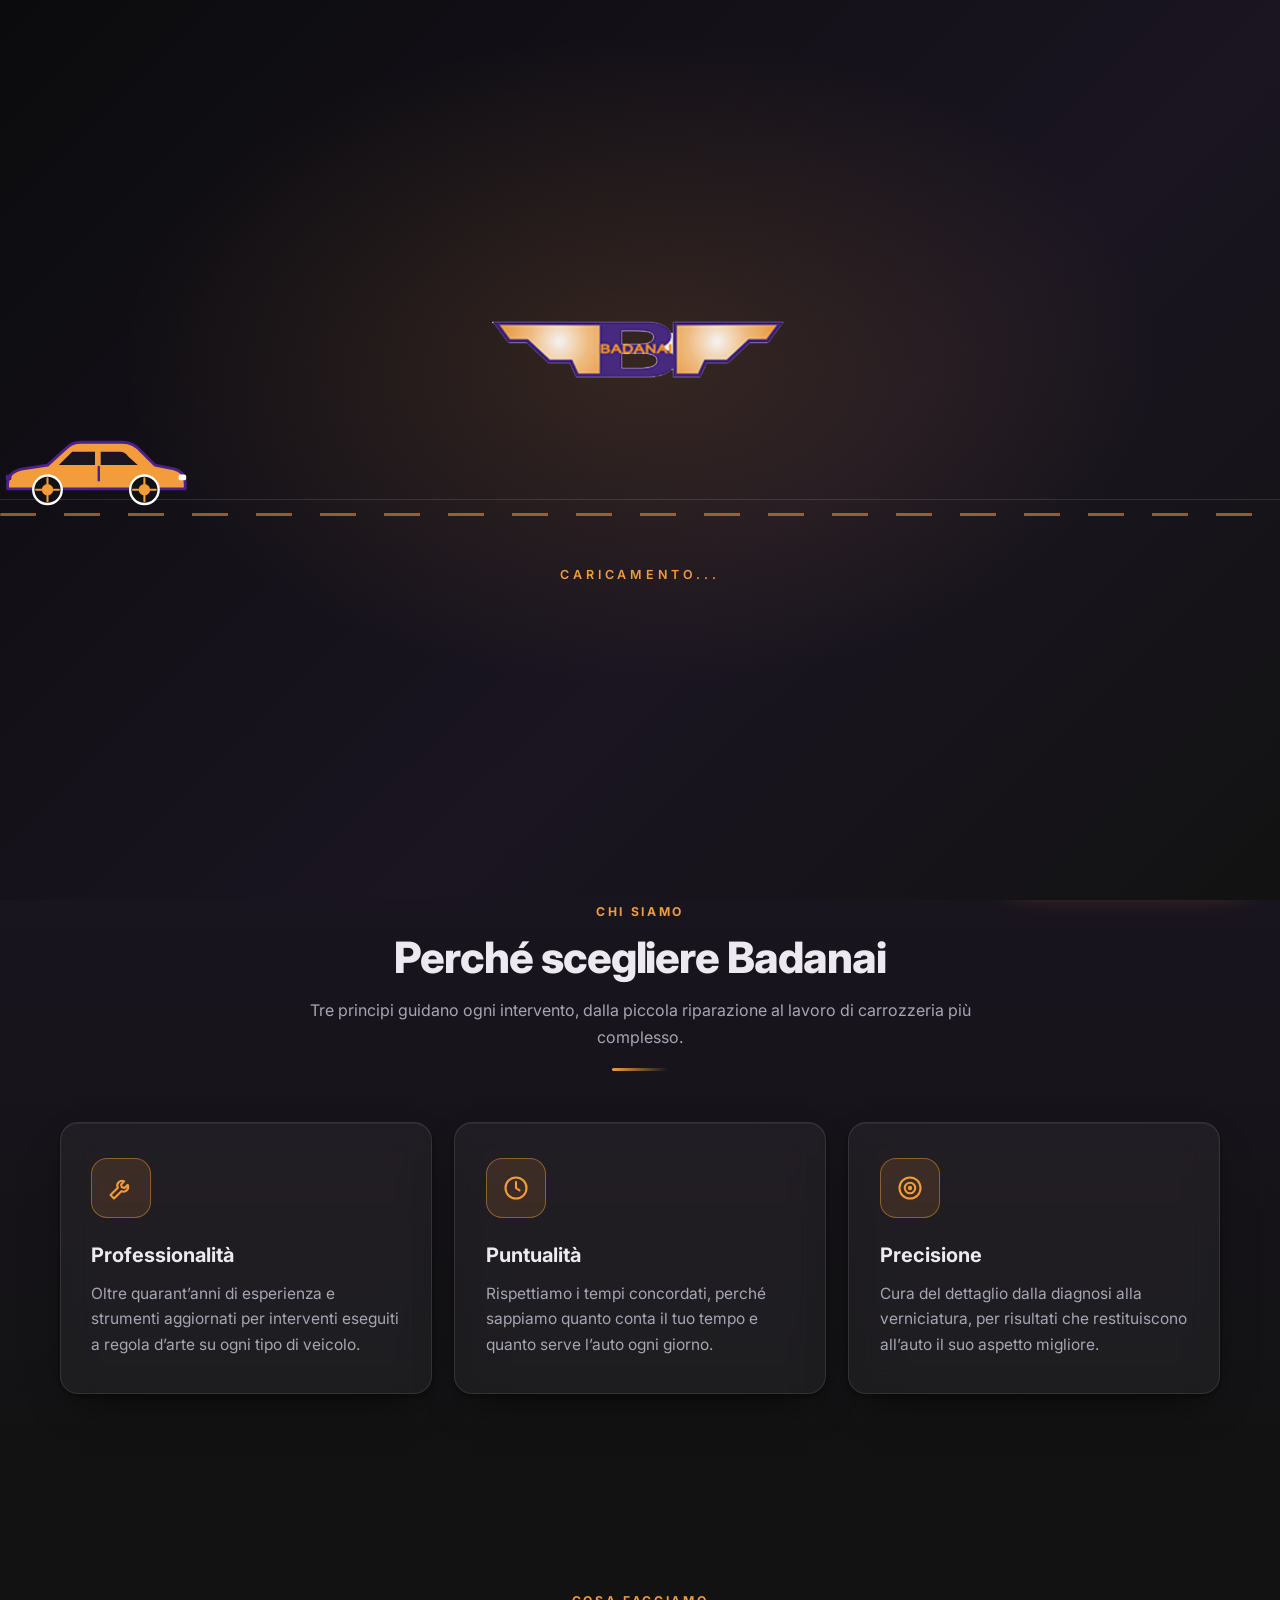
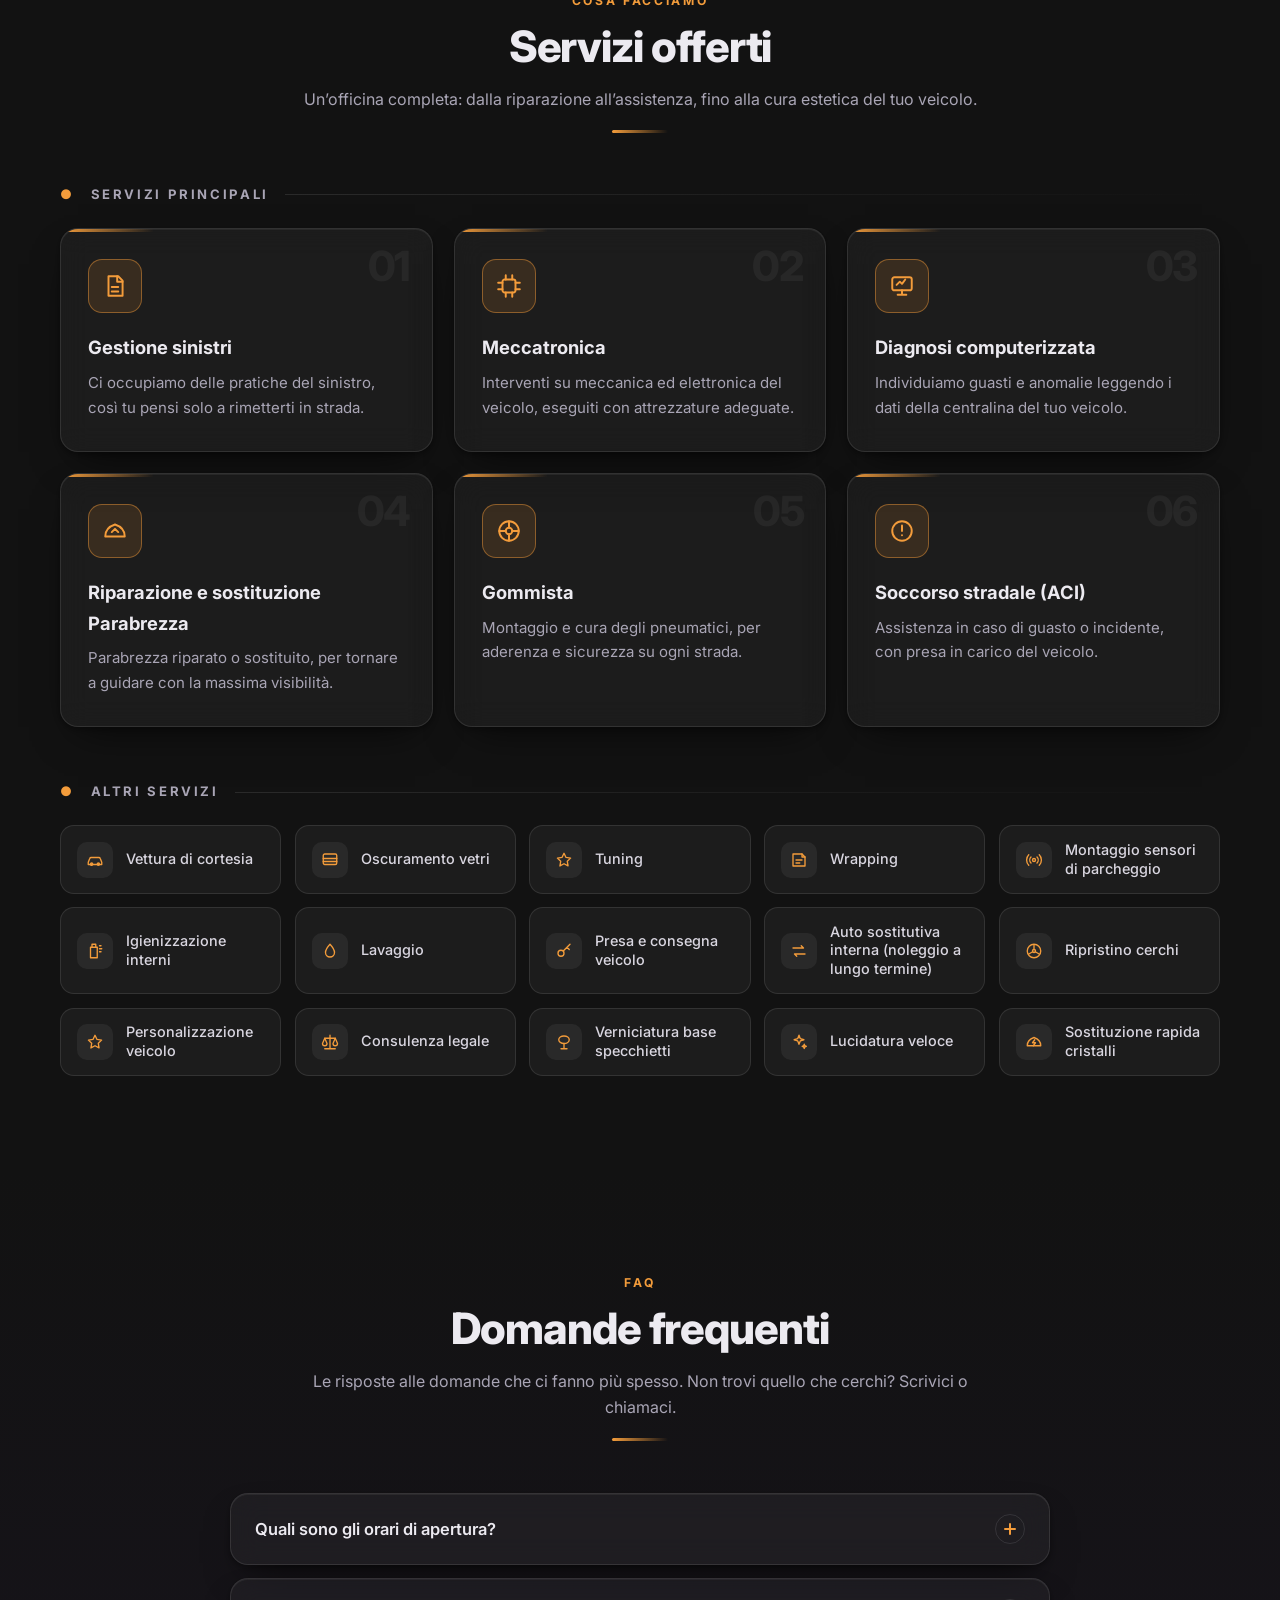
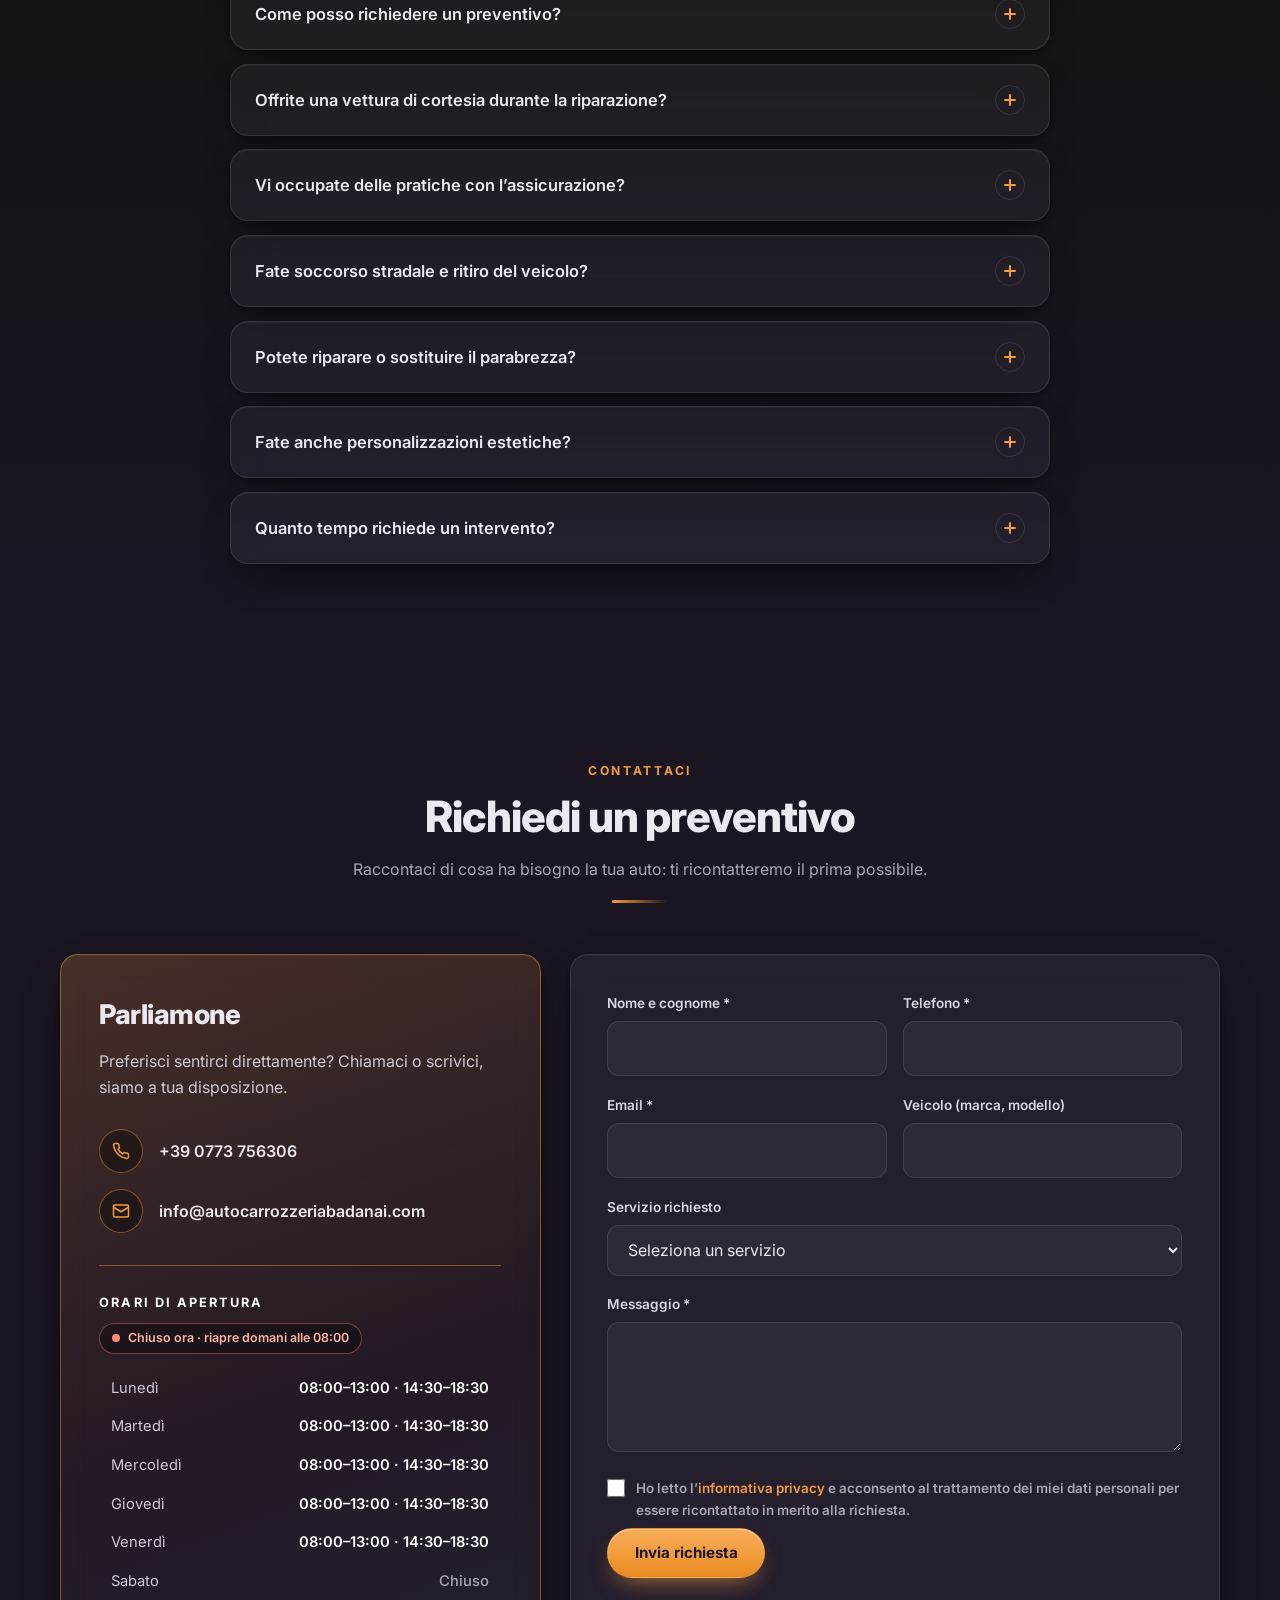
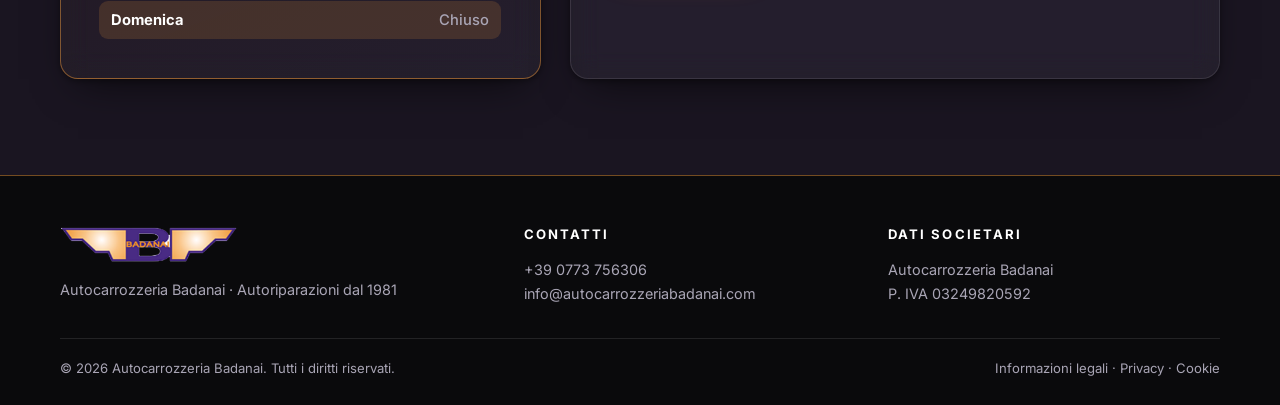
==== commit 7c557268: "Aggiunge pagine Privacy e Cookie, orari di apertura e stato aperto/chiuso Co-Authored-By: Claude Son" ====
--- a/index.html
+++ b/index.html
@@ -6,6 +6,10 @@
 <meta name="theme-color" content="#121212">
 <title>Autocarrozzeria Badanai – Autoriparazioni dal 1981</title>
 <meta name="description" content="Autocarrozzeria Badanai: carrozzeria, meccatronica, gommista, wrapping, tuning e molto altro. Professionalità, puntualità e precisione dal 1981.">
+<script type="application/ld+json">
+{"@context":"https://schema.org","@type":"AutoBodyShop","name":"Autocarrozzeria Badanai","telephone":"+39 0773 756306","email":"info@autocarrozzeriabadanai.com","vatID":"IT03249820592","foundingDate":"1981",
+"openingHoursSpecification":[{"@type":"OpeningHoursSpecification","dayOfWeek":["Monday","Tuesday","Wednesday","Thursday","Friday"],"opens":"08:00","closes":"13:00"},{"@type":"OpeningHoursSpecification","dayOfWeek":["Monday","Tuesday","Wednesday","Thursday","Friday"],"opens":"14:30","closes":"18:30"}]}
+</script>
 <link rel="preconnect" href="https://fonts.googleapis.com">
 <link rel="preconnect" href="https://fonts.gstatic.com" crossorigin>
 <link href="https://fonts.googleapis.com/css2?family=Inter:wght@400;500;600;700;800&display=swap" rel="stylesheet">
@@ -196,6 +200,24 @@
 .field.bad input,.field.bad select,.field.bad textarea{border-color:#ff8a7a}
 .field.bad .err{display:block}
 .ok{display:none;margin-top:1rem;padding:1rem 1.1rem;border-radius:12px;background:rgba(80,200,120,.12);border:1px solid rgba(80,200,120,.4);color:#a8e8c0;font-weight:600;font-size:.92rem}
+
+/* Orari */
+.hours{margin-top:2rem;padding-top:1.6rem;border-top:1px solid var(--line-accent)}
+.hours h4{font-size:.8rem;letter-spacing:.16em;text-transform:uppercase;color:#fff;margin-bottom:.9rem;display:flex;justify-content:space-between;align-items:center;flex-wrap:wrap;gap:.6rem}
+.status{display:inline-flex;align-items:center;gap:.45rem;font-size:.78rem;letter-spacing:0;text-transform:none;font-weight:600;padding:.28rem .75rem;border-radius:999px;background:rgba(0,0,0,.35);border:1px solid var(--line);color:var(--muted)}
+.status::before{content:"";width:8px;height:8px;border-radius:50%;background:#7d788a}
+.status.open{color:#a8e8c0;border-color:rgba(80,200,120,.45)}
+.status.open::before{background:#5fd68a;box-shadow:0 0 0 3px rgba(95,214,138,.2)}
+.status.closed{color:#ffb4a8;border-color:rgba(255,138,122,.4)}
+.status.closed::before{background:#ff8a7a}
+.hours ul{list-style:none}
+.hours li{display:flex;justify-content:space-between;gap:1rem;padding:.45rem .75rem;border-radius:9px;font-size:.92rem;color:#cfcad8;transition:background .2s}
+.hours li span:last-child{font-weight:600;color:#fff;text-align:right}
+.hours li.off span:last-child{color:var(--muted);font-weight:500}
+.hours li.today{background:rgba(243,156,59,.16);color:#fff}
+.hours li.today span:first-child{font-weight:700}
+.consent-link{color:var(--accent);font-weight:600}
+.consent-link:hover{text-decoration:underline}
 
 /* Footer */
 footer{background:#0a0a0c;border-top:1px solid var(--line-accent);padding:3rem 0 1.6rem;color:var(--muted);font-size:.9rem}
@@ -344,7 +366,7 @@
 <!-- Top bar -->
 <div class="topbar">
   <div class="container">
-    <span class="tag">Autoriparazioni dal 1981</span>
+    <span class="tag">Lun–Ven 08:00–13:00 · 14:30–18:30</span>
     <div class="links">
       <a href="tel:+390773756306"><svg viewBox="0 0 24 24" fill="none" stroke="currentColor" stroke-width="2" stroke-linecap="round" stroke-linejoin="round"><path d="M22 16.9v3a2 2 0 0 1-2.2 2 19.8 19.8 0 0 1-8.6-3.1 19.5 19.5 0 0 1-6-6A19.8 19.8 0 0 1 2.1 4.2 2 2 0 0 1 4.1 2h3a2 2 0 0 1 2 1.7c.1 1 .4 1.9.7 2.8a2 2 0 0 1-.5 2.1L8.1 9.9a16 16 0 0 0 6 6l1.3-1.3a2 2 0 0 1 2.1-.4c.9.3 1.8.6 2.8.7a2 2 0 0 1 1.7 2z"/></svg>+39 0773 756306</a>
       <a href="mailto:info@autocarrozzeriabadanai.com"><svg viewBox="0 0 24 24" fill="none" stroke="currentColor" stroke-width="2" stroke-linecap="round" stroke-linejoin="round"><rect x="2" y="4" width="20" height="16" rx="2"/><path d="m22 7-10 6L2 7"/></svg>info@autocarrozzeriabadanai.com</a>
@@ -473,6 +495,19 @@
         <p>Preferisci sentirci direttamente? Chiamaci o scrivici, siamo a tua disposizione.</p>
         <div class="info-row"><span class="ib"><svg viewBox="0 0 24 24" fill="none" stroke="currentColor" stroke-width="2" stroke-linecap="round" stroke-linejoin="round"><path d="M22 16.9v3a2 2 0 0 1-2.2 2 19.8 19.8 0 0 1-8.6-3.1 19.5 19.5 0 0 1-6-6A19.8 19.8 0 0 1 2.1 4.2 2 2 0 0 1 4.1 2h3a2 2 0 0 1 2 1.7c.1 1 .4 1.9.7 2.8a2 2 0 0 1-.5 2.1L8.1 9.9a16 16 0 0 0 6 6l1.3-1.3a2 2 0 0 1 2.1-.4c.9.3 1.8.6 2.8.7a2 2 0 0 1 1.7 2z"/></svg></span><a href="tel:+390773756306">+39 0773 756306</a></div>
         <div class="info-row"><span class="ib"><svg viewBox="0 0 24 24" fill="none" stroke="currentColor" stroke-width="2" stroke-linecap="round" stroke-linejoin="round"><rect x="2" y="4" width="20" height="16" rx="2"/><path d="m22 7-10 6L2 7"/></svg></span><a href="mailto:info@autocarrozzeriabadanai.com">info@autocarrozzeriabadanai.com</a></div>
+
+        <div class="hours" id="hours">
+          <h4>Orari di apertura <span class="status" id="openStatus" role="status">…</span></h4>
+          <ul>
+            <li data-d="1"><span>Lunedì</span><span>08:00–13:00 · 14:30–18:30</span></li>
+            <li data-d="2"><span>Martedì</span><span>08:00–13:00 · 14:30–18:30</span></li>
+            <li data-d="3"><span>Mercoledì</span><span>08:00–13:00 · 14:30–18:30</span></li>
+            <li data-d="4"><span>Giovedì</span><span>08:00–13:00 · 14:30–18:30</span></li>
+            <li data-d="5"><span>Venerdì</span><span>08:00–13:00 · 14:30–18:30</span></li>
+            <li data-d="6" class="off"><span>Sabato</span><span>Chiuso</span></li>
+            <li data-d="0" class="off"><span>Domenica</span><span>Chiuso</span></li>
+          </ul>
+        </div>
       </aside>
 
       <form id="quote" class="glass rv" style="--d:.1s" novalidate>
@@ -488,7 +523,7 @@
           <select id="servizio" name="servizio"><option value="">Seleziona un servizio</option></select>
         </div>
         <div class="field"><label for="msg">Messaggio *</label><textarea id="msg" name="msg" required></textarea><div class="err">Scrivici qualche dettaglio.</div></div>
-        <label class="check"><input type="checkbox" id="priv" required><span>Acconsento al trattamento dei miei dati personali per essere ricontattato in merito alla richiesta.</span></label>
+        <label class="check"><input type="checkbox" id="priv" required><span>Ho letto l’<a class="consent-link" href="privacy.html" target="_blank" rel="noopener">informativa privacy</a> e acconsento al trattamento dei miei dati personali per essere ricontattato in merito alla richiesta.</span></label>
         <div class="field" id="privf" style="margin:-1rem 0 1rem"><div class="err">Il consenso è necessario per inviare la richiesta.</div></div>
         <button class="btn" type="submit">Invia richiesta</button>
         <div class="ok" id="ok" role="status">Grazie! Si è aperto il tuo programma di posta con la richiesta pronta da inviare.</div>
@@ -516,7 +551,7 @@
     </div>
     <div class="legal">
       <span>© <span id="yr">2026</span> Autocarrozzeria Badanai. Tutti i diritti riservati.</span>
-      <span>Informazioni legali · Privacy · Cookie</span>
+      <span><a href="privacy.html#titolare">Informazioni legali</a> · <a href="privacy.html">Privacy</a> · <a href="cookie.html">Cookie</a></span>
     </div>
   </div>
 </footer>
@@ -591,6 +626,7 @@
 
 // FAQ
 const FAQ=[
+  ['Quali sono gli orari di apertura?','Siamo aperti dal lunedì al venerdì, dalle 08:00 alle 13:00 e dalle 14:30 alle 18:30. Il sabato e la domenica siamo chiusi.'],
   ['Come posso richiedere un preventivo?','Compila il modulo qui sotto, scrivici a <a href="mailto:info@autocarrozzeriabadanai.com">info@autocarrozzeriabadanai.com</a> oppure chiamaci al <a href="tel:+390773756306">+39 0773 756306</a>. Ti ricontatteremo con una valutazione per il tuo veicolo.'],
   ['Offrite una vettura di cortesia durante la riparazione?','Sì, tra i nostri servizi c’è la vettura di cortesia, oltre all’auto sostitutiva interna con noleggio a lungo termine. Per disponibilità e condizioni contattaci.'],
   ['Vi occupate delle pratiche con l’assicurazione?','Sì, offriamo la gestione dei sinistri e una consulenza legale. Contattaci con i dettagli dell’accaduto e ti diremo come procedere.'],
@@ -658,6 +694,32 @@
 });
 document.getElementById('yr').textContent=new Date().getFullYear();
 
+// Orari: evidenzia oggi e mostra se siamo aperti (fuso Europe/Rome)
+(function(){
+  const SLOTS=[[8*60,13*60],[14*60+30,18*60+30]];
+  const OPEN_DAYS=[1,2,3,4,5];
+  const NAMES=['domenica','lunedì','martedì','mercoledì','giovedì','venerdì','sabato'];
+  const fmt=m=>String(Math.floor(m/60)).padStart(2,'0')+':'+String(m%60).padStart(2,'0');
+  const parts=new Intl.DateTimeFormat('en-US',{timeZone:'Europe/Rome',weekday:'short',hour:'2-digit',minute:'2-digit',hourCycle:'h23'}).formatToParts(new Date());
+  const get=t=>parts.find(p=>p.type===t).value;
+  const day={Sun:0,Mon:1,Tue:2,Wed:3,Thu:4,Fri:5,Sat:6}[get('weekday')];
+  const now=(+get('hour')%24)*60+(+get('minute'));
+  document.querySelectorAll('#hours li').forEach(li=>li.classList.toggle('today',+li.dataset.d===day));
+  const el=document.getElementById('openStatus'); if(!el)return;
+  let txt,cls='closed';
+  const slot=OPEN_DAYS.includes(day)?SLOTS.find(s=>now>=s[0]&&now<s[1]):null;
+  if(slot){cls='open';txt='Aperto ora · chiude alle '+fmt(slot[1]);}
+  else{
+    const next=OPEN_DAYS.includes(day)?SLOTS.find(s=>now<s[0]):null;
+    if(next){txt='Chiuso ora · riapre alle '+fmt(next[0]);}
+    else{
+      let d=day,n=0; do{d=(d+1)%7;n++}while(!OPEN_DAYS.includes(d));
+      txt='Chiuso ora · riapre '+(n===1?'domani':NAMES[d])+' alle '+fmt(SLOTS[0][0]);
+    }
+  }
+  el.textContent=txt; el.className='status '+cls;
+})();
+
 // Preloader: l'auto completa il passaggio corrente (5 s), poi la pagina appare
 (function(){
   const pre=document.getElementById('preloader'), car=pre&&pre.querySelector('.pl-car');
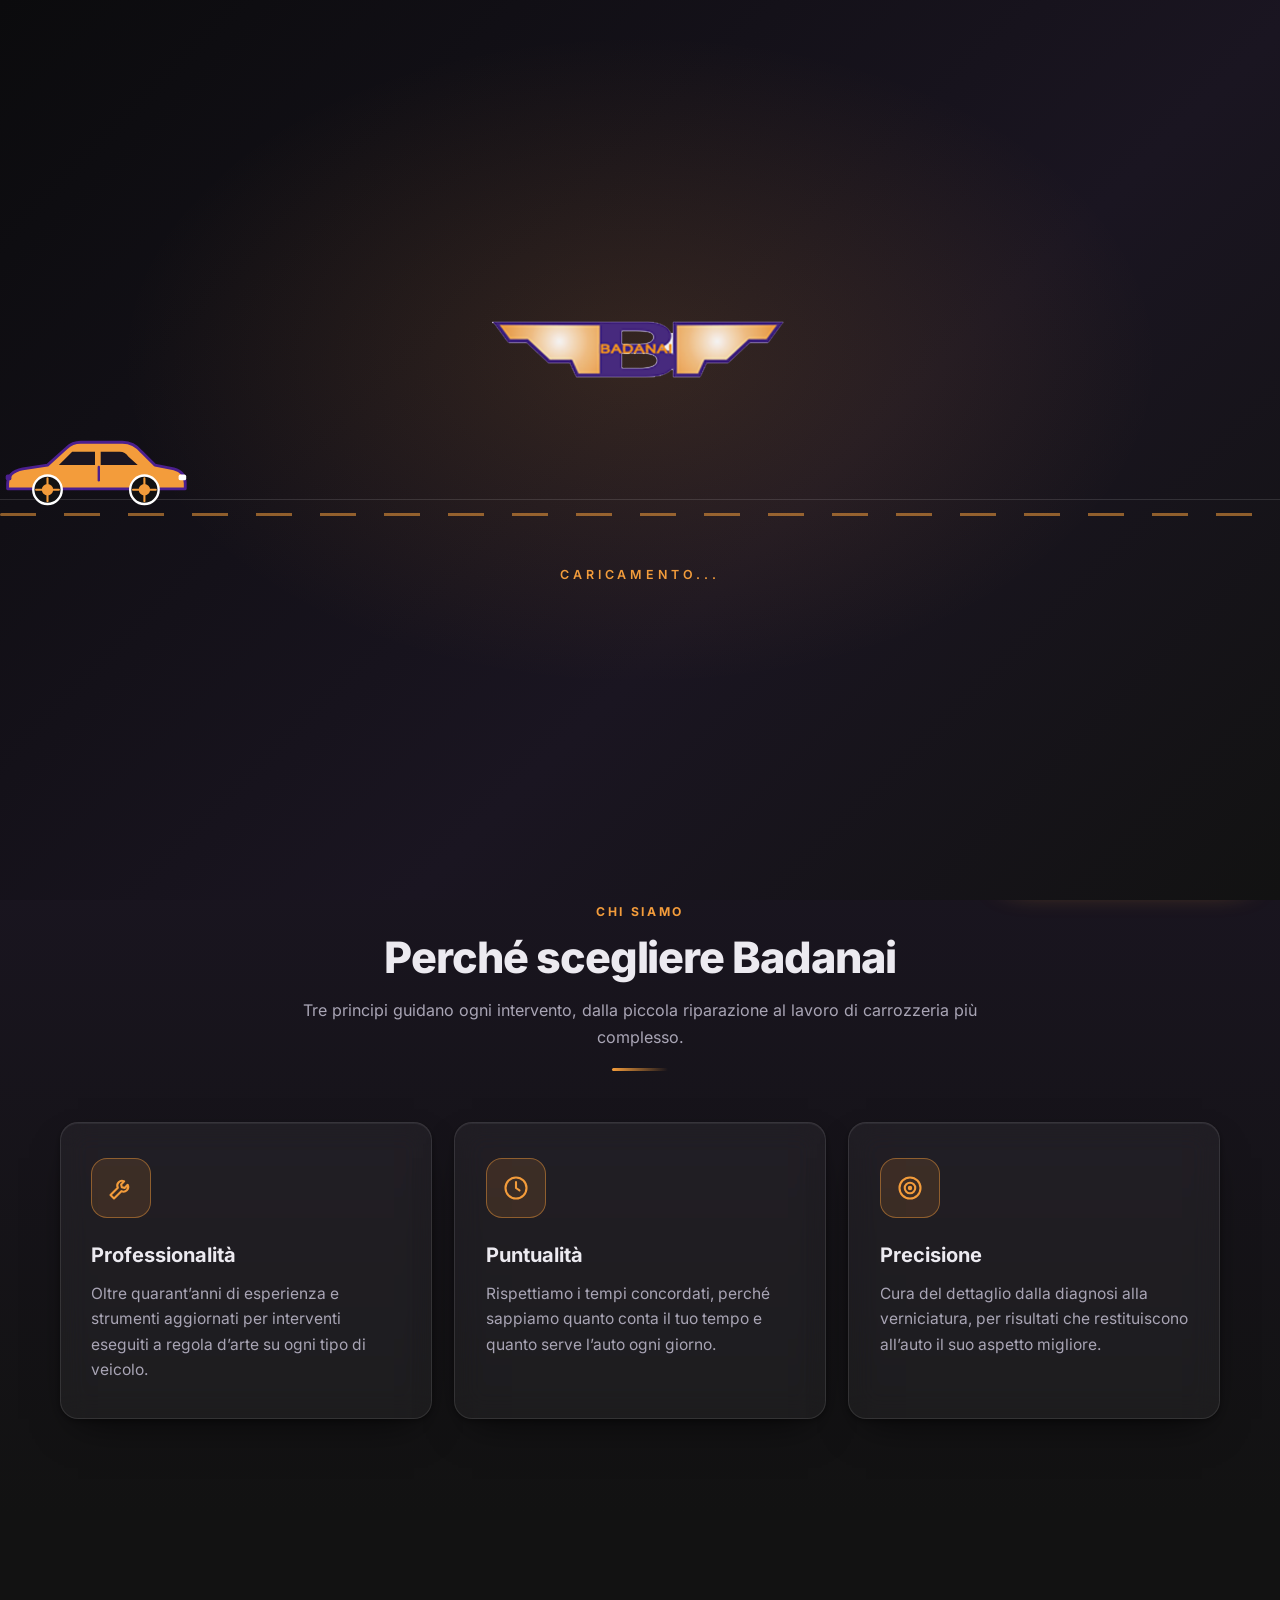
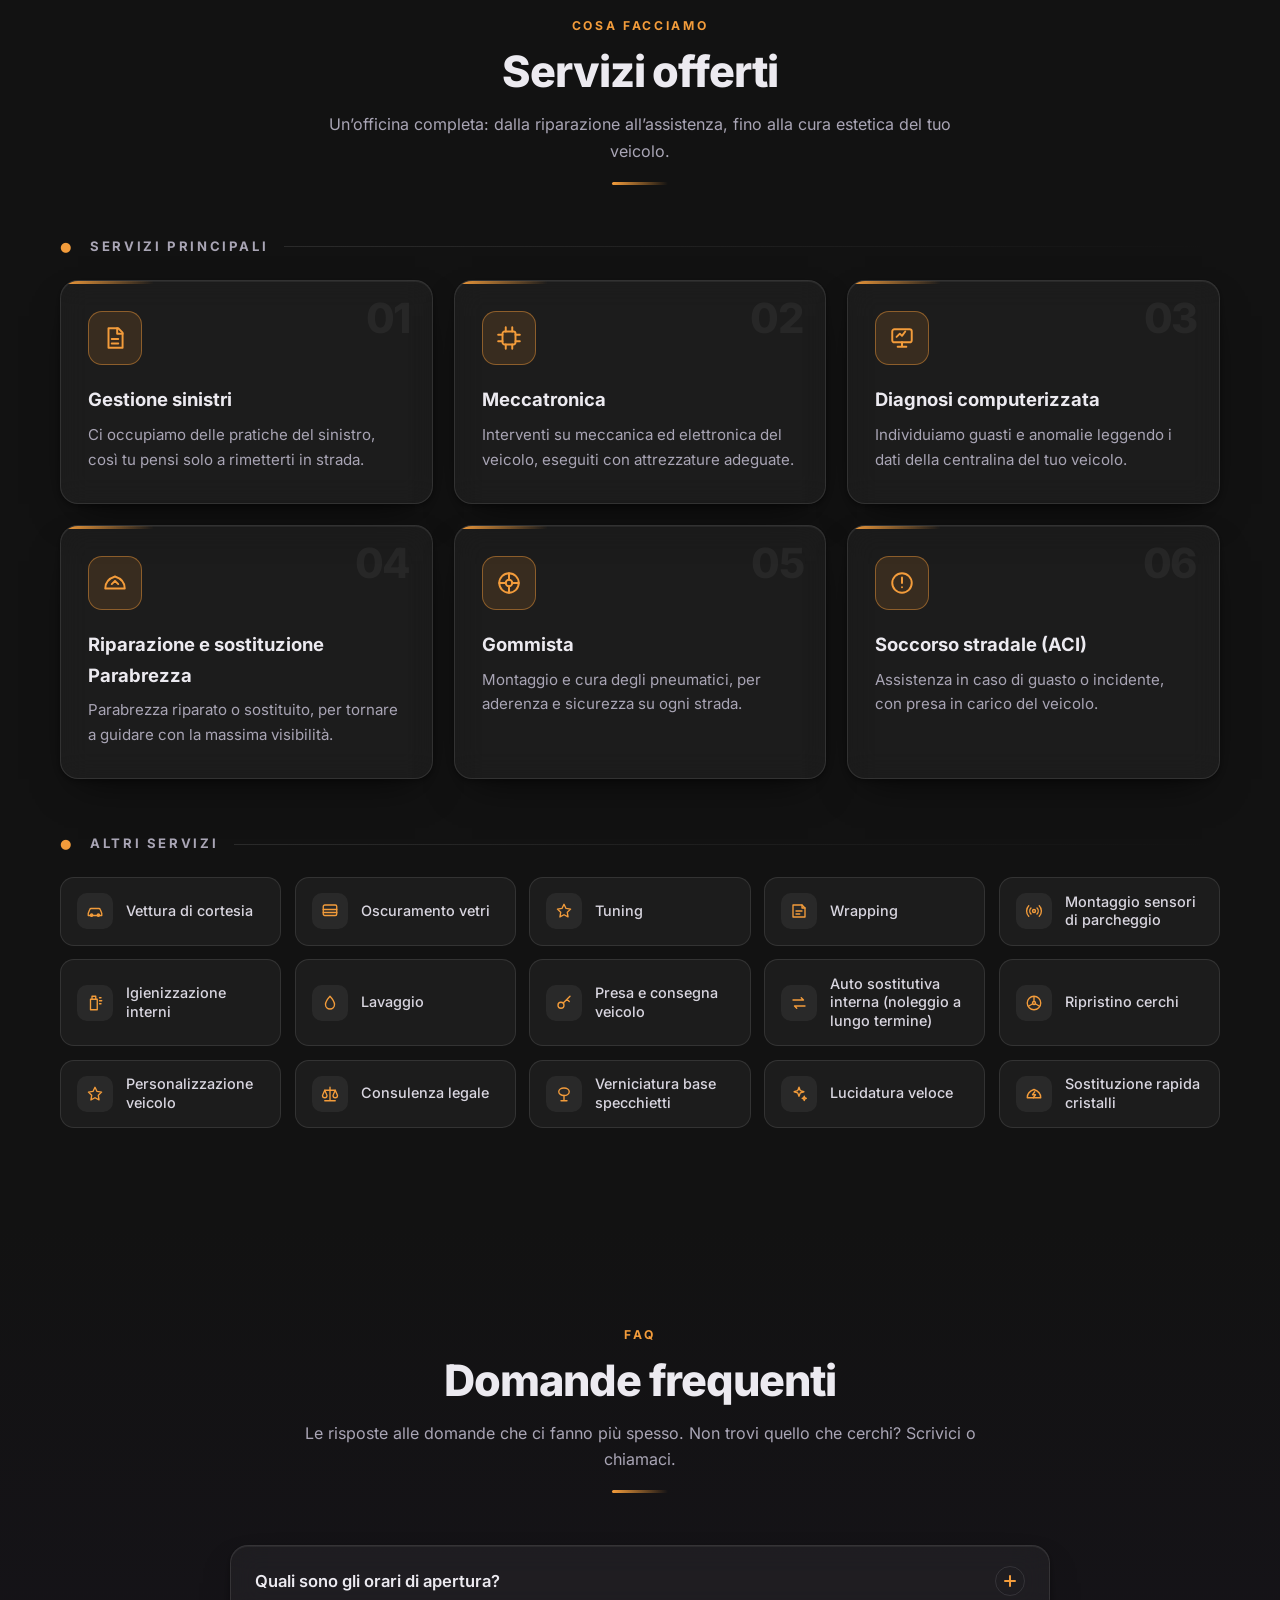
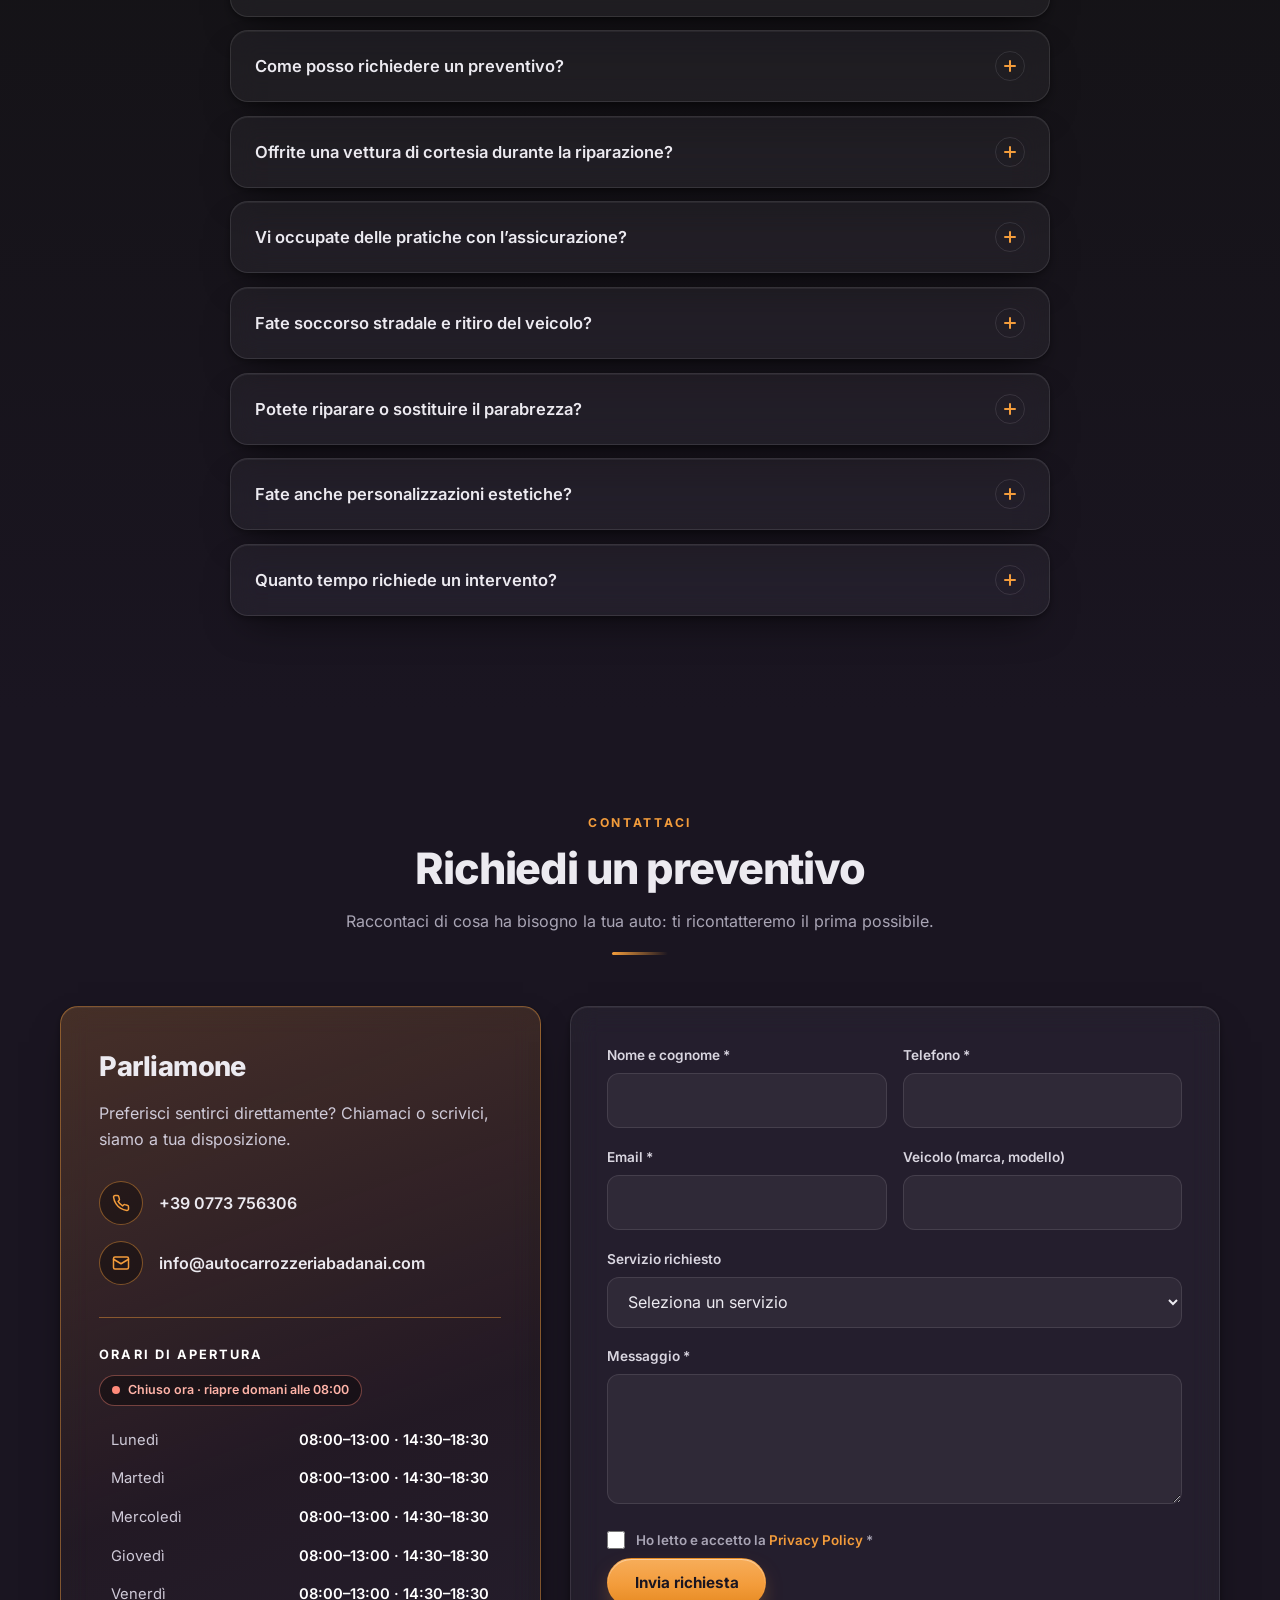
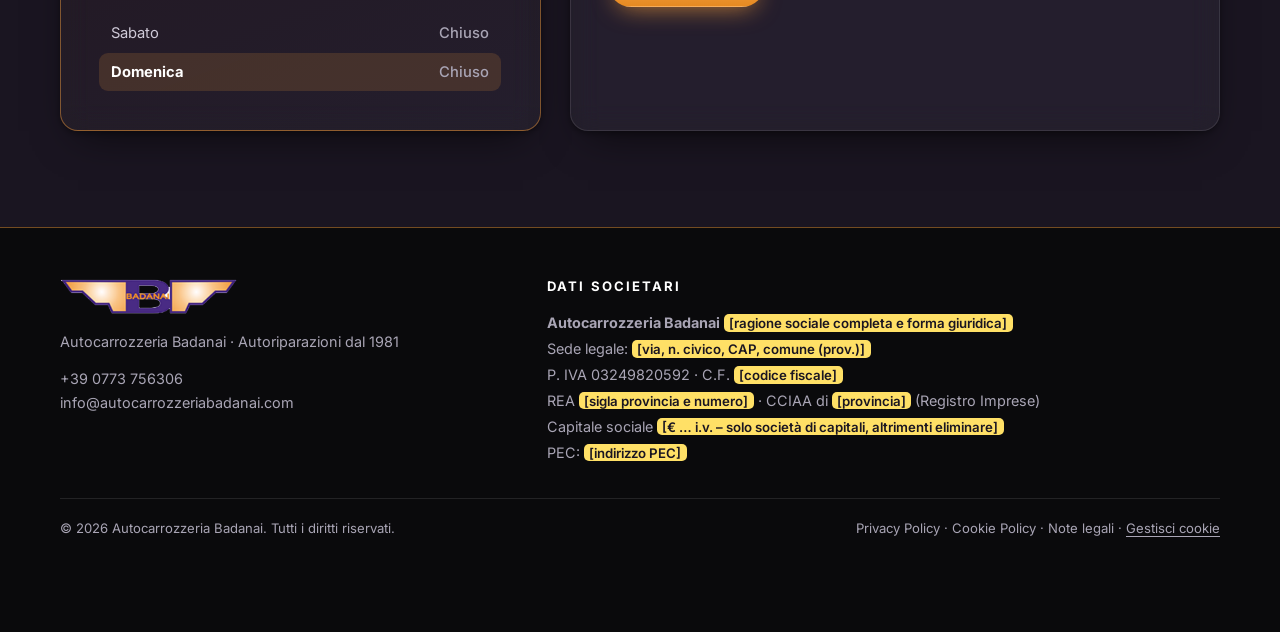
==== commit aa770eb1: "Conformità GDPR: banner cookie con blocco preventivo, footer dati societari, note legali, privacy e " ====
--- a/index.html
+++ b/index.html
@@ -6,14 +6,19 @@
 <meta name="theme-color" content="#121212">
 <title>Autocarrozzeria Badanai – Autoriparazioni dal 1981</title>
 <meta name="description" content="Autocarrozzeria Badanai: carrozzeria, meccatronica, gommista, wrapping, tuning e molto altro. Professionalità, puntualità e precisione dal 1981.">
+<link rel="canonical" href="https://www.badanaicarrozzeria.it/">
 <script type="application/ld+json">
 {"@context":"https://schema.org","@type":"AutoBodyShop","name":"Autocarrozzeria Badanai","telephone":"+39 0773 756306","email":"info@autocarrozzeriabadanai.com","vatID":"IT03249820592","foundingDate":"1981",
 "openingHoursSpecification":[{"@type":"OpeningHoursSpecification","dayOfWeek":["Monday","Tuesday","Wednesday","Thursday","Friday"],"opens":"08:00","closes":"13:00"},{"@type":"OpeningHoursSpecification","dayOfWeek":["Monday","Tuesday","Wednesday","Thursday","Friday"],"opens":"14:30","closes":"18:30"}]}
 </script>
-<link rel="preconnect" href="https://fonts.googleapis.com">
-<link rel="preconnect" href="https://fonts.gstatic.com" crossorigin>
-<link href="https://fonts.googleapis.com/css2?family=Inter:wght@400;500;600;700;800&display=swap" rel="stylesheet">
+<link rel="stylesheet" href="consent.css">
 <style>
+@font-face{font-family:'Inter';font-style:normal;font-weight:400;font-display:swap;src:url('fonts/inter-latin-400-normal.woff2') format('woff2')}
+@font-face{font-family:'Inter';font-style:normal;font-weight:500;font-display:swap;src:url('fonts/inter-latin-500-normal.woff2') format('woff2')}
+@font-face{font-family:'Inter';font-style:normal;font-weight:600;font-display:swap;src:url('fonts/inter-latin-600-normal.woff2') format('woff2')}
+@font-face{font-family:'Inter';font-style:normal;font-weight:700;font-display:swap;src:url('fonts/inter-latin-700-normal.woff2') format('woff2')}
+@font-face{font-family:'Inter';font-style:normal;font-weight:800;font-display:swap;src:url('fonts/inter-latin-800-normal.woff2') format('woff2')}
+mark.todo{background:#ffe066;color:#1a1521;padding:.05em .4em;border-radius:5px;font-weight:600;font-size:.92em}
 :root{
   --bg:#121212;
   --bg-2:#1A1521;
@@ -221,7 +226,11 @@
 
 /* Footer */
 footer{background:#0a0a0c;border-top:1px solid var(--line-accent);padding:3rem 0 1.6rem;color:var(--muted);font-size:.9rem}
-.foot{display:grid;grid-template-columns:1.3fr 1fr 1fr;gap:2rem;margin-bottom:2rem}
+.foot{display:grid;grid-template-columns:1fr 1.5fr;gap:2.4rem;margin-bottom:2rem}
+.foot .co p{line-height:1.8}
+footer{padding-bottom:5.8rem}
+footer button.linklike{background:none;border:0;padding:0;font:inherit;color:inherit;cursor:pointer;text-decoration:underline;text-underline-offset:3px;transition:color .2s}
+footer button.linklike:hover{color:var(--accent)}
 .foot h4{color:#fff;font-size:.82rem;letter-spacing:.16em;text-transform:uppercase;margin-bottom:.8rem}
 .foot a{transition:color .2s}
 .foot a:hover{color:var(--accent)}
@@ -251,7 +260,7 @@
   .facts{grid-template-columns:repeat(3,1fr)}
   .fact{flex-direction:column;align-items:flex-start;gap:.5rem;padding:1.2rem}
   .contact-wrap{grid-template-columns:1fr}
-  .foot{grid-template-columns:1fr 1fr}
+  .foot{grid-template-columns:1fr}
 }
 @media (max-width:820px){
   .topbar .tag{display:none}
@@ -523,8 +532,8 @@
           <select id="servizio" name="servizio"><option value="">Seleziona un servizio</option></select>
         </div>
         <div class="field"><label for="msg">Messaggio *</label><textarea id="msg" name="msg" required></textarea><div class="err">Scrivici qualche dettaglio.</div></div>
-        <label class="check"><input type="checkbox" id="priv" required><span>Ho letto l’<a class="consent-link" href="privacy.html" target="_blank" rel="noopener">informativa privacy</a> e acconsento al trattamento dei miei dati personali per essere ricontattato in merito alla richiesta.</span></label>
-        <div class="field" id="privf" style="margin:-1rem 0 1rem"><div class="err">Il consenso è necessario per inviare la richiesta.</div></div>
+        <label class="check"><input type="checkbox" id="priv" name="privacy" required><span>Ho letto e accetto la <a class="consent-link" href="privacy.html" target="_blank" rel="noopener">Privacy Policy</a> *</span></label>
+        <div class="field" id="privf" style="margin:-1rem 0 1rem"><div class="err">Per inviare la richiesta devi accettare la Privacy Policy.</div></div>
         <button class="btn" type="submit">Invia richiesta</button>
         <div class="ok" id="ok" role="status">Grazie! Si è aperto il tuo programma di posta con la richiesta pronta da inviare.</div>
       </form>
@@ -539,19 +548,24 @@
       <div>
         <img src="logo-badanai.png" alt="Badanai Autocarrozzeria" width="1200" height="280" style="height:42px;width:auto;margin-bottom:.8rem">
         <p>Autocarrozzeria Badanai · Autoriparazioni dal 1981</p>
+        <p style="margin-top:.8rem"><a href="tel:+390773756306">+39 0773 756306</a><br><a href="mailto:info@autocarrozzeriabadanai.com">info@autocarrozzeriabadanai.com</a></p>
       </div>
-      <div>
-        <h4>Contatti</h4>
-        <p><a href="tel:+390773756306">+39 0773 756306</a><br><a href="mailto:info@autocarrozzeriabadanai.com">info@autocarrozzeriabadanai.com</a></p>
-      </div>
-      <div>
+      <div class="co">
         <h4>Dati societari</h4>
-        <p>Autocarrozzeria Badanai<br>P. IVA 03249820592</p>
+        <p>
+          <strong>Autocarrozzeria Badanai</strong> <mark class="todo">[ragione sociale completa e forma giuridica]</mark><br>
+          Sede legale: <mark class="todo">[via, n. civico, CAP, comune (prov.)]</mark><br>
+          P. IVA 03249820592 · C.F. <mark class="todo">[codice fiscale]</mark><br>
+          REA <mark class="todo">[sigla provincia e numero]</mark> · CCIAA di <mark class="todo">[provincia]</mark> (Registro Imprese)<br>
+          <!-- Solo per S.r.l. / S.p.A.: capitale sociale i.v., eventuale socio unico, stato di liquidazione (art. 2250 c.c.) -->
+          Capitale sociale <mark class="todo">[€ … i.v. – solo società di capitali, altrimenti eliminare]</mark><br>
+          PEC: <mark class="todo">[indirizzo PEC]</mark>
+        </p>
       </div>
     </div>
     <div class="legal">
       <span>© <span id="yr">2026</span> Autocarrozzeria Badanai. Tutti i diritti riservati.</span>
-      <span><a href="privacy.html#titolare">Informazioni legali</a> · <a href="privacy.html">Privacy</a> · <a href="cookie.html">Cookie</a></span>
+      <span><a href="privacy.html">Privacy Policy</a> · <a href="cookie.html">Cookie Policy</a> · <a href="note-legali.html">Note legali</a> · <button type="button" class="linklike" data-cookie-settings>Gestisci cookie</button></span>
     </div>
   </div>
 </footer>
@@ -731,11 +745,12 @@
   if(matchMedia('(prefers-reduced-motion: reduce)').matches){
     addEventListener('load',()=>setTimeout(close,300)); setTimeout(close,3000); return;
   }
-  car.addEventListener('animationiteration',()=>{passes++;tryClose();});
+  car.addEventListener('animationiteration',e=>{ if(e.animationName!=='drive')return; passes++; tryClose(); });
   const onLoad=()=>{ready=true;tryClose();};
   if(document.readyState==='complete')onLoad(); else addEventListener('load',onLoad);
   setTimeout(close,10000); // sicurezza
 })();
 </script>
+<script src="consent.js" defer></script>
 </body>
 </html>
--- a/consent.css
+++ b/consent.css
@@ -0,0 +1,56 @@
+/* Banner e preferenze cookie – Autocarrozzeria Badanai */
+.cc-banner[hidden],.cc-overlay[hidden],[data-consent-placeholder][hidden]{display:none!important}
+html.cc-lock{overflow:hidden}
+
+.cc-banner,.cc-modal{
+  --cc-accent:var(--accent,#F39C3B);
+  --cc-line:rgba(255,255,255,.12);
+  font-family:'Inter',system-ui,-apple-system,Segoe UI,Roboto,sans-serif;
+  color:#ECEAF0;line-height:1.55;
+  background:rgba(22,18,29,.97);
+  border:1px solid rgba(243,156,59,.45);
+  box-shadow:0 1px 0 rgba(255,255,255,.06) inset,0 28px 60px -20px rgba(0,0,0,.85);
+}
+.cc-banner{position:fixed;z-index:9000;left:22px;bottom:22px;width:min(640px,100% - 44px);padding:1.4rem 1.5rem 1.3rem;border-radius:18px;
+  backdrop-filter:blur(16px);-webkit-backdrop-filter:blur(16px);animation:cc-in .45s cubic-bezier(.22,.8,.3,1)}
+.cc-title{font-size:1.05rem;font-weight:700;margin:0 2rem .5rem 0}
+.cc-text{font-size:.9rem;color:#cfcad8;margin:0 0 1rem}
+.cc-text strong{color:#fff}
+.cc-links{white-space:nowrap}
+.cc-links a{color:var(--cc-accent);font-weight:600;text-decoration:none}
+.cc-links a:hover{text-decoration:underline}
+.cc-x{position:absolute;top:.7rem;right:.7rem;width:34px;height:34px;border-radius:50%;border:1px solid var(--cc-line);background:rgba(255,255,255,.05);color:#ECEAF0;font-size:1.25rem;line-height:1;cursor:pointer;transition:background .2s,border-color .2s,color .2s}
+.cc-x:hover{border-color:var(--cc-accent);color:var(--cc-accent)}
+
+.cc-actions{display:flex;flex-wrap:wrap;gap:.6rem}
+.cc-btn{flex:1 1 140px;font:inherit;font-weight:700;font-size:.9rem;padding:.75rem 1.1rem;border-radius:999px;cursor:pointer;border:1px solid transparent;transition:transform .2s,filter .2s,background .2s,border-color .2s,color .2s}
+.cc-btn:hover{transform:translateY(-2px)}
+/* "Rifiuta" e "Accetta tutti" hanno lo stesso aspetto: pari evidenza */
+.cc-main{background:linear-gradient(180deg,#f7ad5a,var(--cc-accent) 60%,#e68a22);color:#1a1521;box-shadow:0 8px 18px -10px rgba(243,156,59,.8)}
+.cc-main:hover{filter:brightness(1.07)}
+.cc-ghost{background:transparent;color:#ECEAF0;border-color:rgba(255,255,255,.28)}
+.cc-ghost:hover{border-color:var(--cc-accent);color:var(--cc-accent);background:rgba(243,156,59,.1)}
+.cc-banner :focus-visible,.cc-modal :focus-visible{outline:2px solid var(--cc-accent);outline-offset:3px}
+
+.cc-overlay{position:fixed;inset:0;z-index:9100;display:grid;place-items:center;padding:1rem;background:rgba(5,4,8,.72);backdrop-filter:blur(4px);-webkit-backdrop-filter:blur(4px)}
+.cc-modal{position:relative;width:min(560px,100%);max-height:calc(100vh - 2rem);overflow:auto;padding:1.6rem;border-radius:18px}
+.cc-cats{list-style:none;margin:0 0 1.3rem;padding:0;display:grid;gap:.7rem}
+.cc-cat{padding:.9rem 1rem;border:1px solid var(--cc-line);border-radius:14px;background:rgba(255,255,255,.04)}
+.cc-cat-head{display:flex;justify-content:space-between;align-items:center;gap:1rem}
+.cc-cat-head label{font-weight:600;font-size:.95rem;cursor:pointer}
+.cc-cat p{margin:.35rem 0 0;font-size:.85rem;color:#b9b4c4}
+.cc-sw{appearance:none;-webkit-appearance:none;flex:none;position:relative;width:44px;height:26px;border-radius:999px;background:rgba(255,255,255,.18);border:1px solid var(--cc-line);cursor:pointer;transition:background .25s}
+.cc-sw::after{content:"";position:absolute;top:2px;left:2px;width:20px;height:20px;border-radius:50%;background:#fff;transition:transform .25s cubic-bezier(.22,.8,.3,1)}
+.cc-sw:checked{background:var(--cc-accent)}
+.cc-sw:checked::after{transform:translateX(18px);background:#1a1521}
+.cc-sw:disabled{opacity:.55;cursor:not-allowed}
+
+@keyframes cc-in{from{opacity:0;transform:translateY(14px)}to{opacity:1;transform:none}}
+
+@media (max-width:820px){
+  .cc-banner{left:0;right:0;bottom:0;width:auto;max-height:82vh;overflow:auto;border-radius:18px 18px 0 0;border-width:1px 0 0;
+    padding:1.2rem max(16px,env(safe-area-inset-left,0px)) calc(1.1rem + env(safe-area-inset-bottom,0px)) max(16px,env(safe-area-inset-right,0px))}
+  .cc-x{right:max(.7rem,env(safe-area-inset-right,0px))}
+}
+@media (max-width:420px){.cc-btn{flex-basis:100%}}
+@media (prefers-reduced-motion:reduce){.cc-banner{animation:none}.cc-btn,.cc-sw,.cc-sw::after{transition:none}}
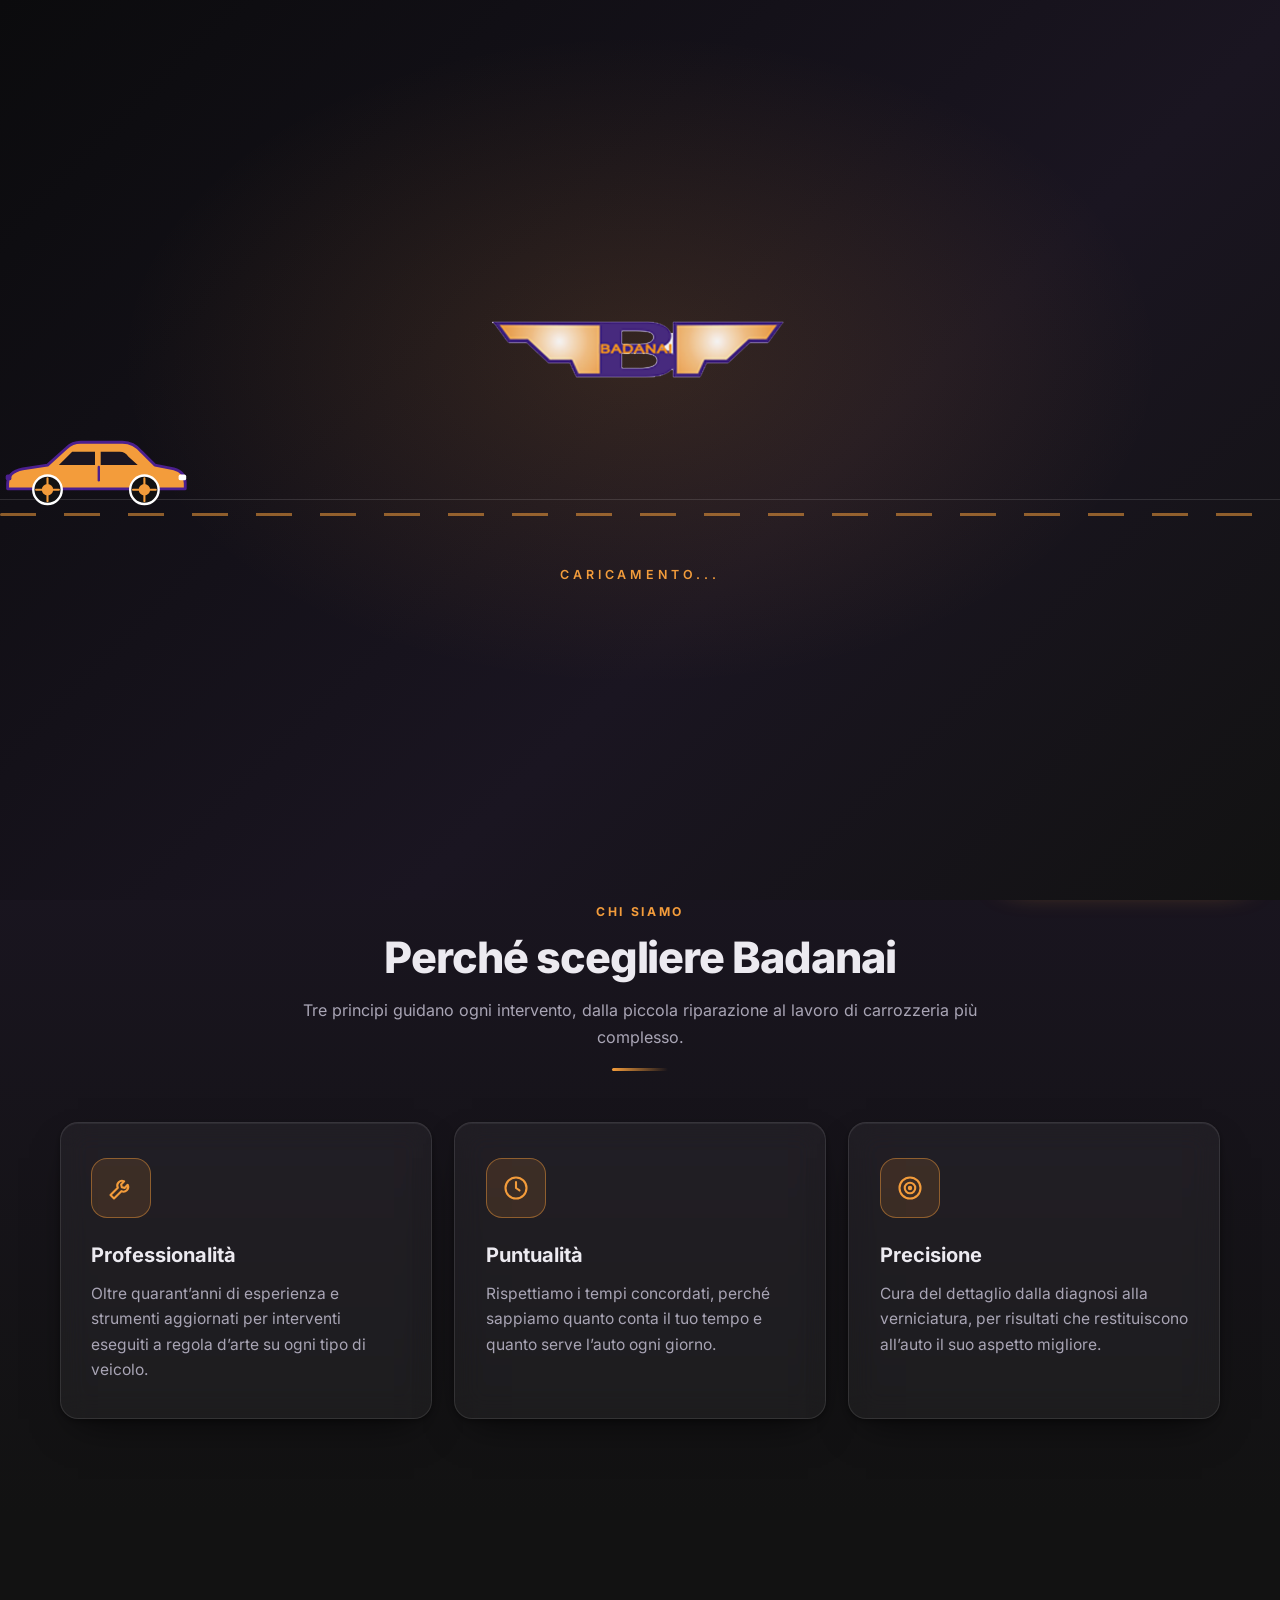
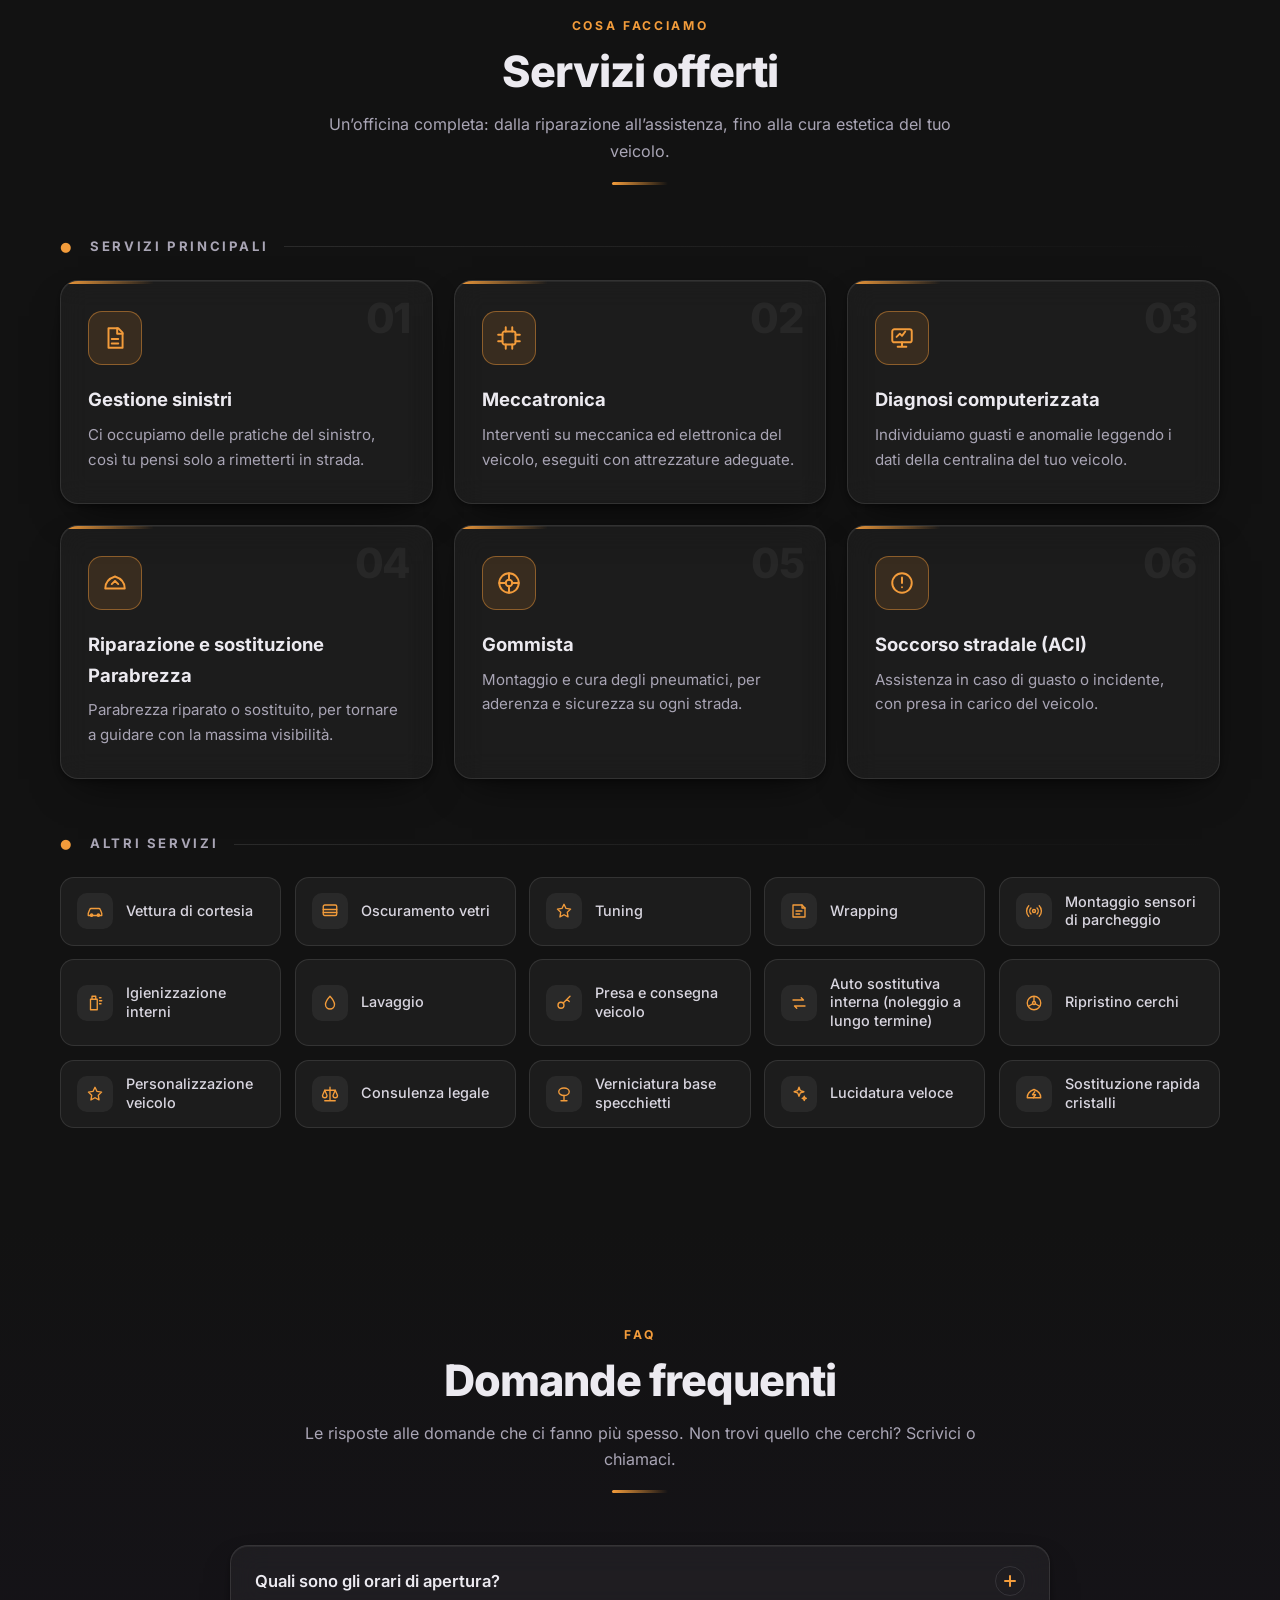
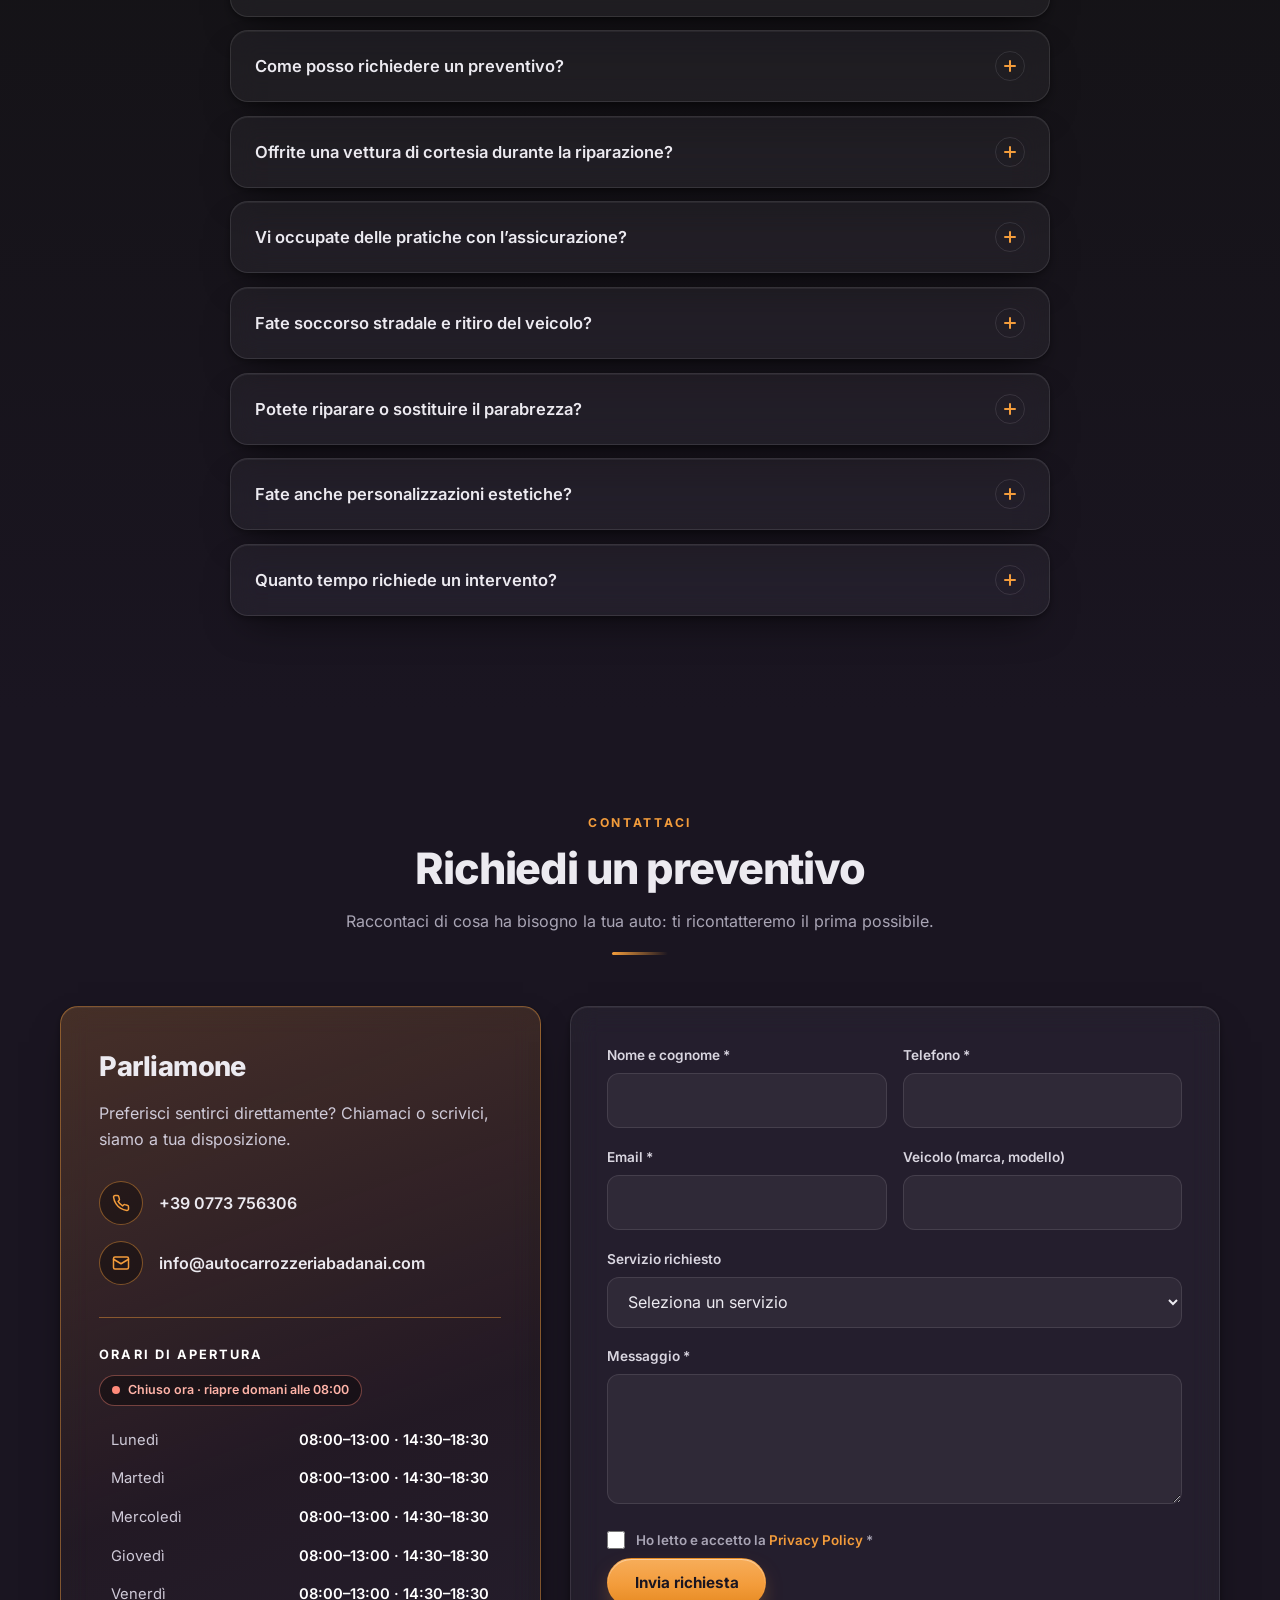
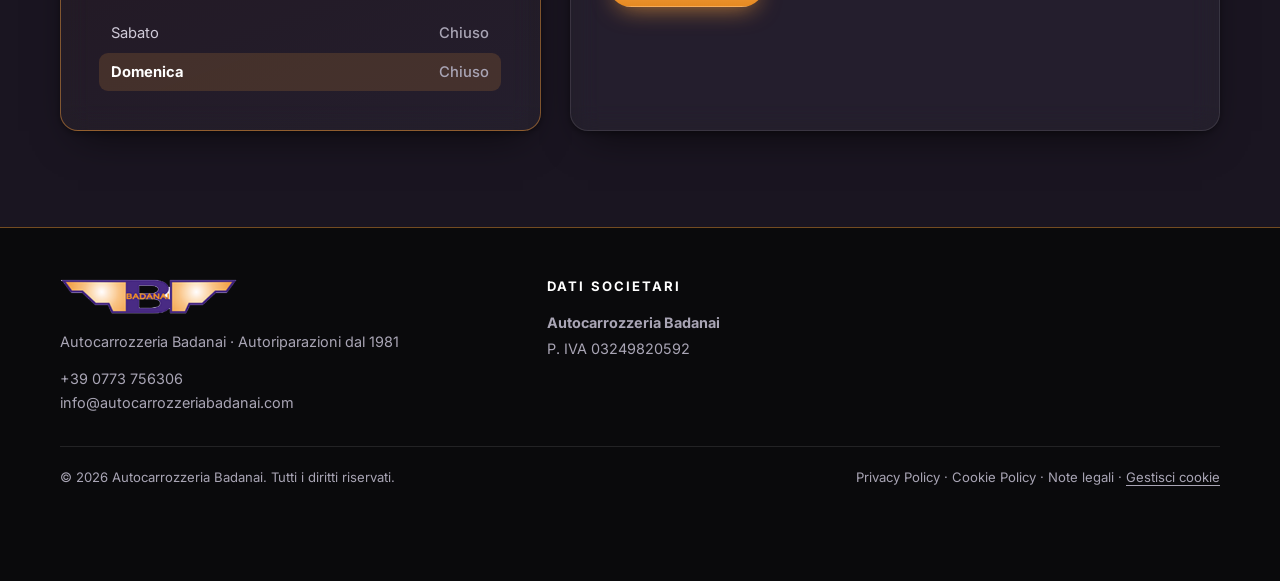
==== commit 0c894c99: "Footer e pagine legali con solo nome e P. IVA, senza segnaposto Co-Authored-By: Claude Sonnet 5.5 <n" ====
--- a/index.html
+++ b/index.html
@@ -552,15 +552,7 @@
       </div>
       <div class="co">
         <h4>Dati societari</h4>
-        <p>
-          <strong>Autocarrozzeria Badanai</strong> <mark class="todo">[ragione sociale completa e forma giuridica]</mark><br>
-          Sede legale: <mark class="todo">[via, n. civico, CAP, comune (prov.)]</mark><br>
-          P. IVA 03249820592 · C.F. <mark class="todo">[codice fiscale]</mark><br>
-          REA <mark class="todo">[sigla provincia e numero]</mark> · CCIAA di <mark class="todo">[provincia]</mark> (Registro Imprese)<br>
-          <!-- Solo per S.r.l. / S.p.A.: capitale sociale i.v., eventuale socio unico, stato di liquidazione (art. 2250 c.c.) -->
-          Capitale sociale <mark class="todo">[€ … i.v. – solo società di capitali, altrimenti eliminare]</mark><br>
-          PEC: <mark class="todo">[indirizzo PEC]</mark>
-        </p>
+        <p><strong>Autocarrozzeria Badanai</strong><br>P. IVA 03249820592</p>
       </div>
     </div>
     <div class="legal">
